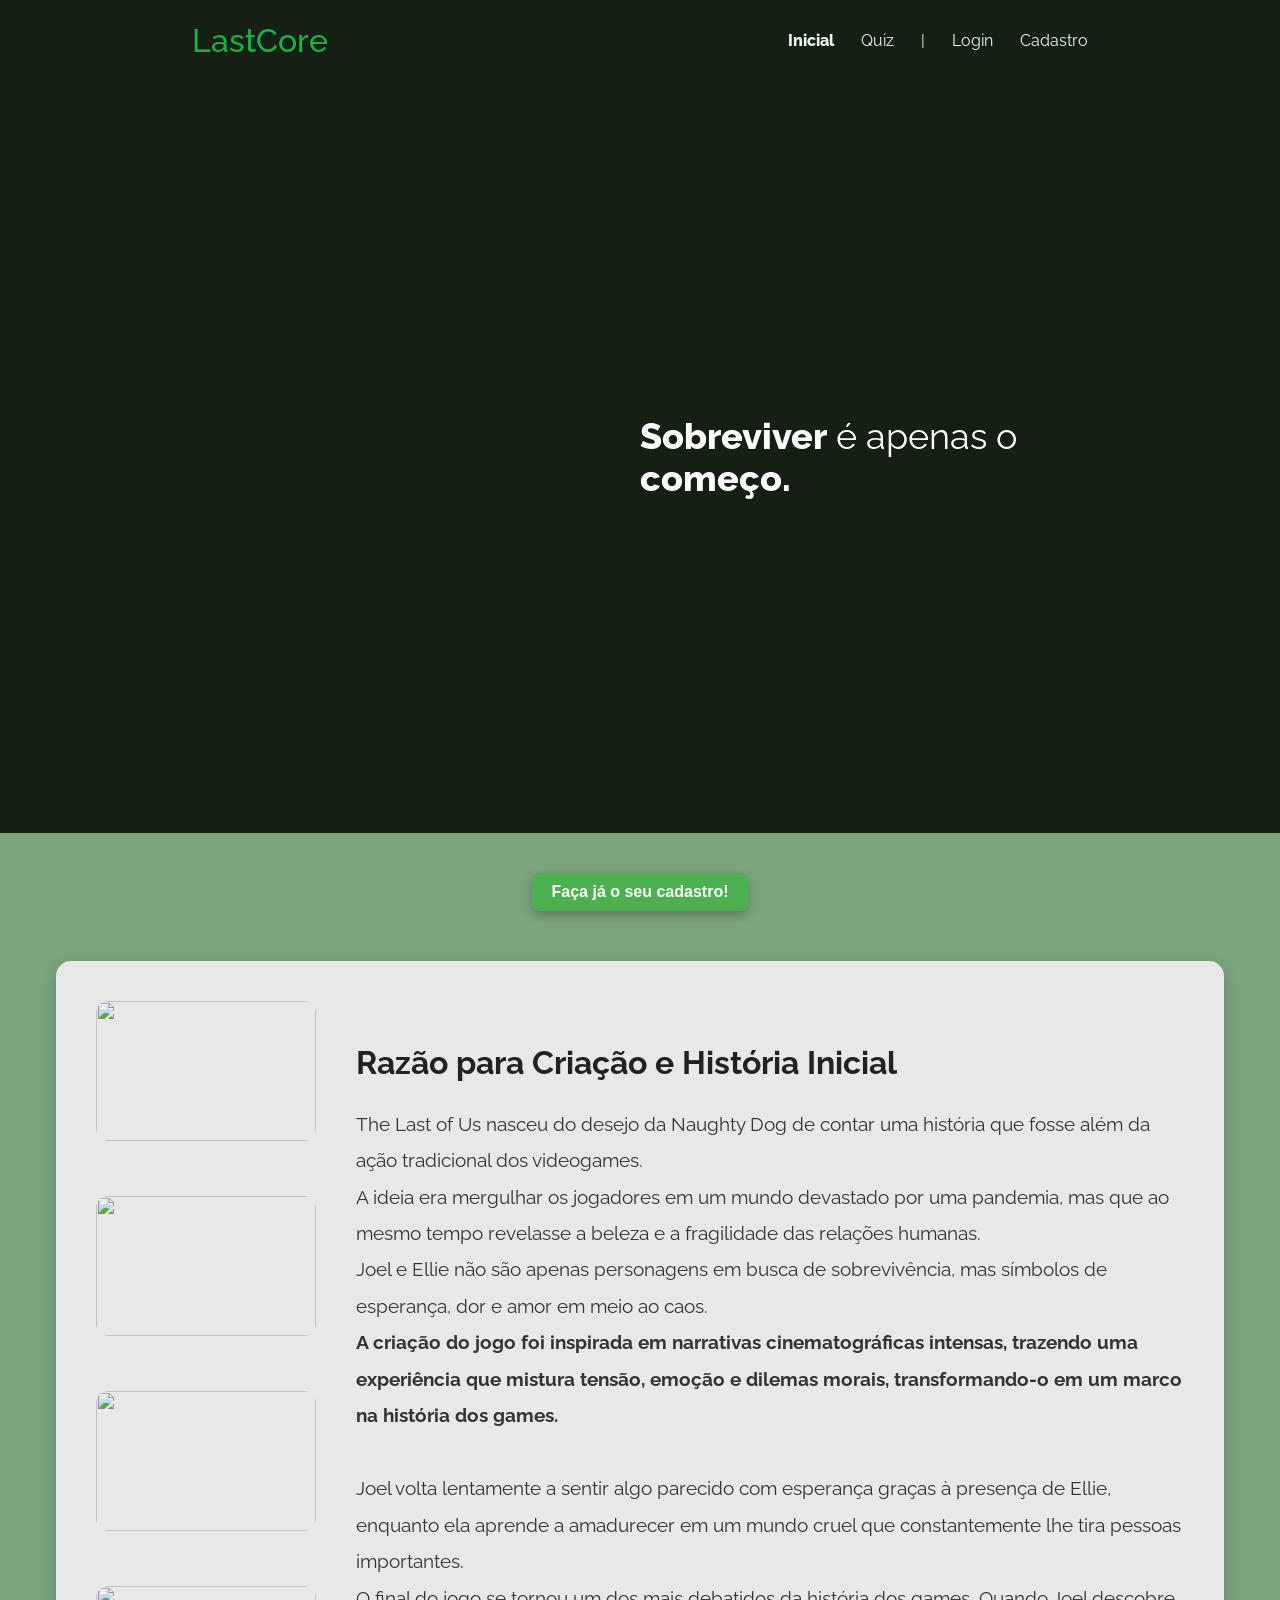
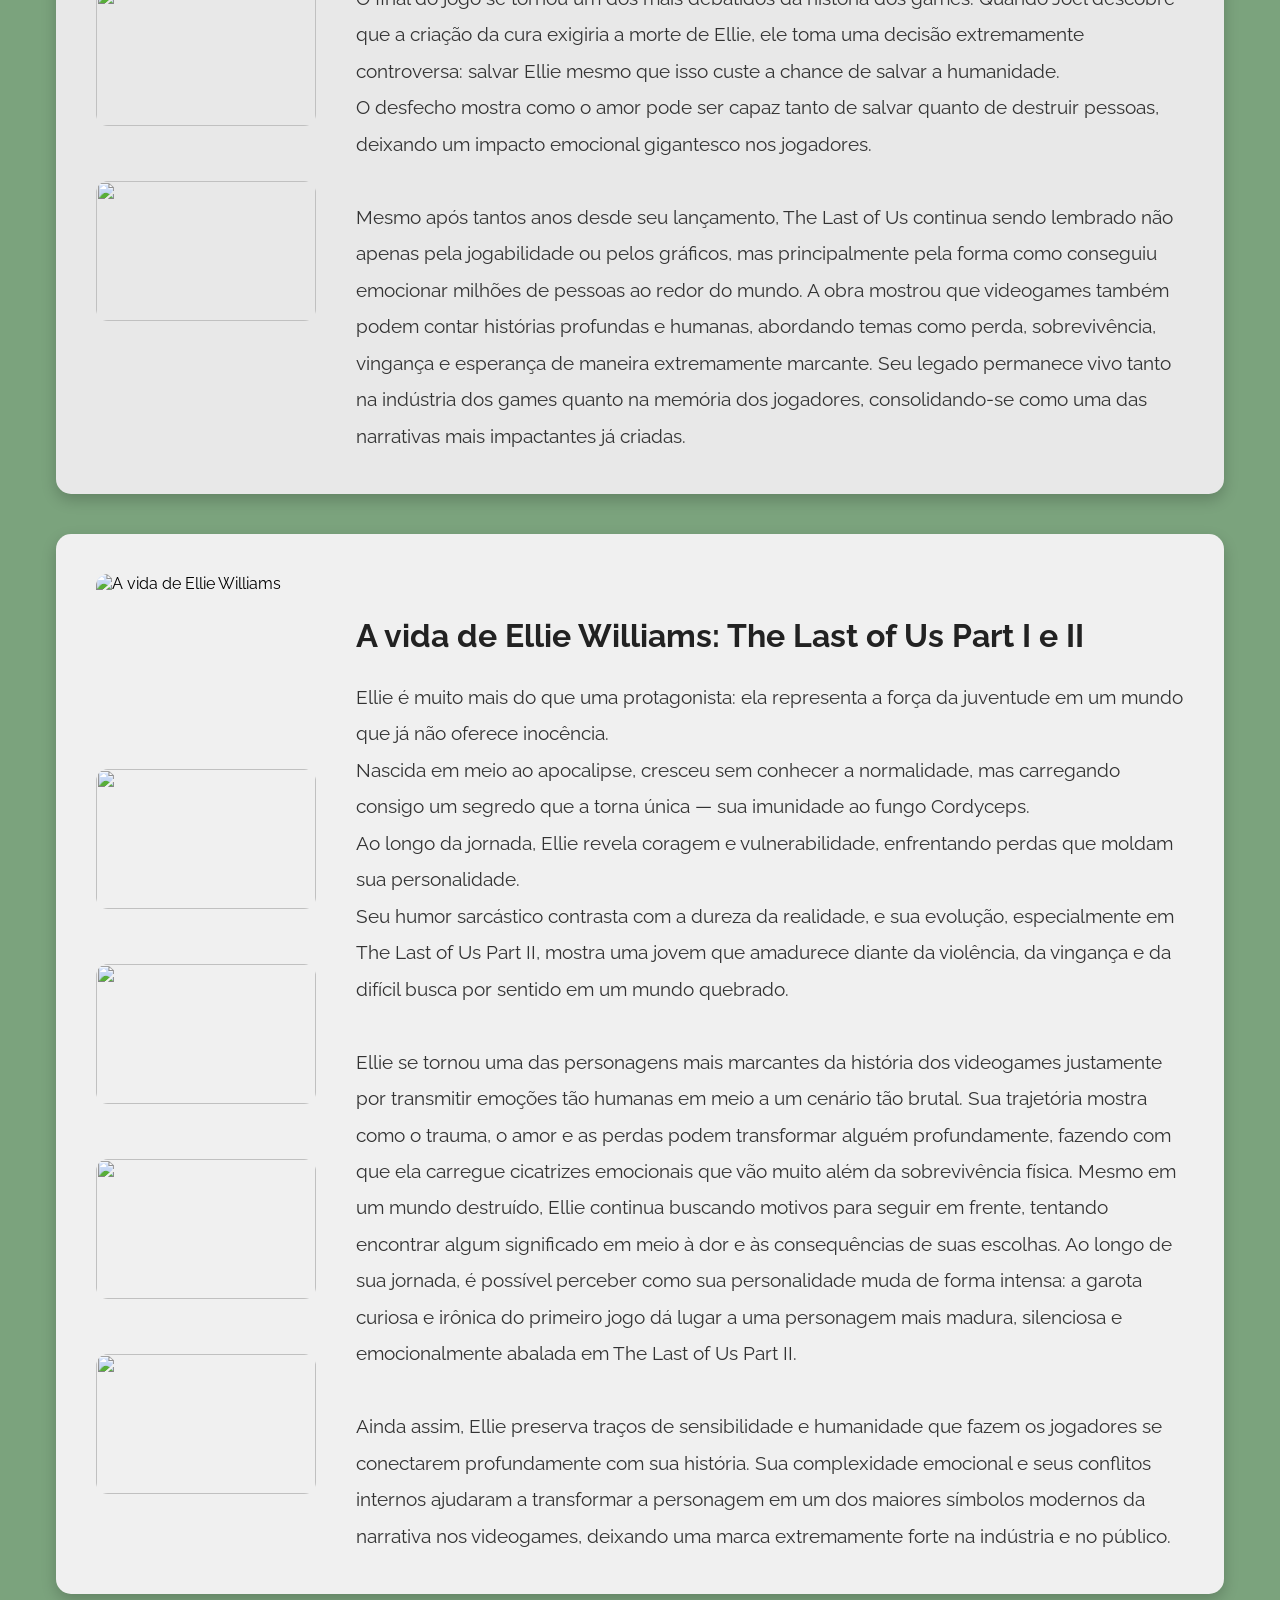
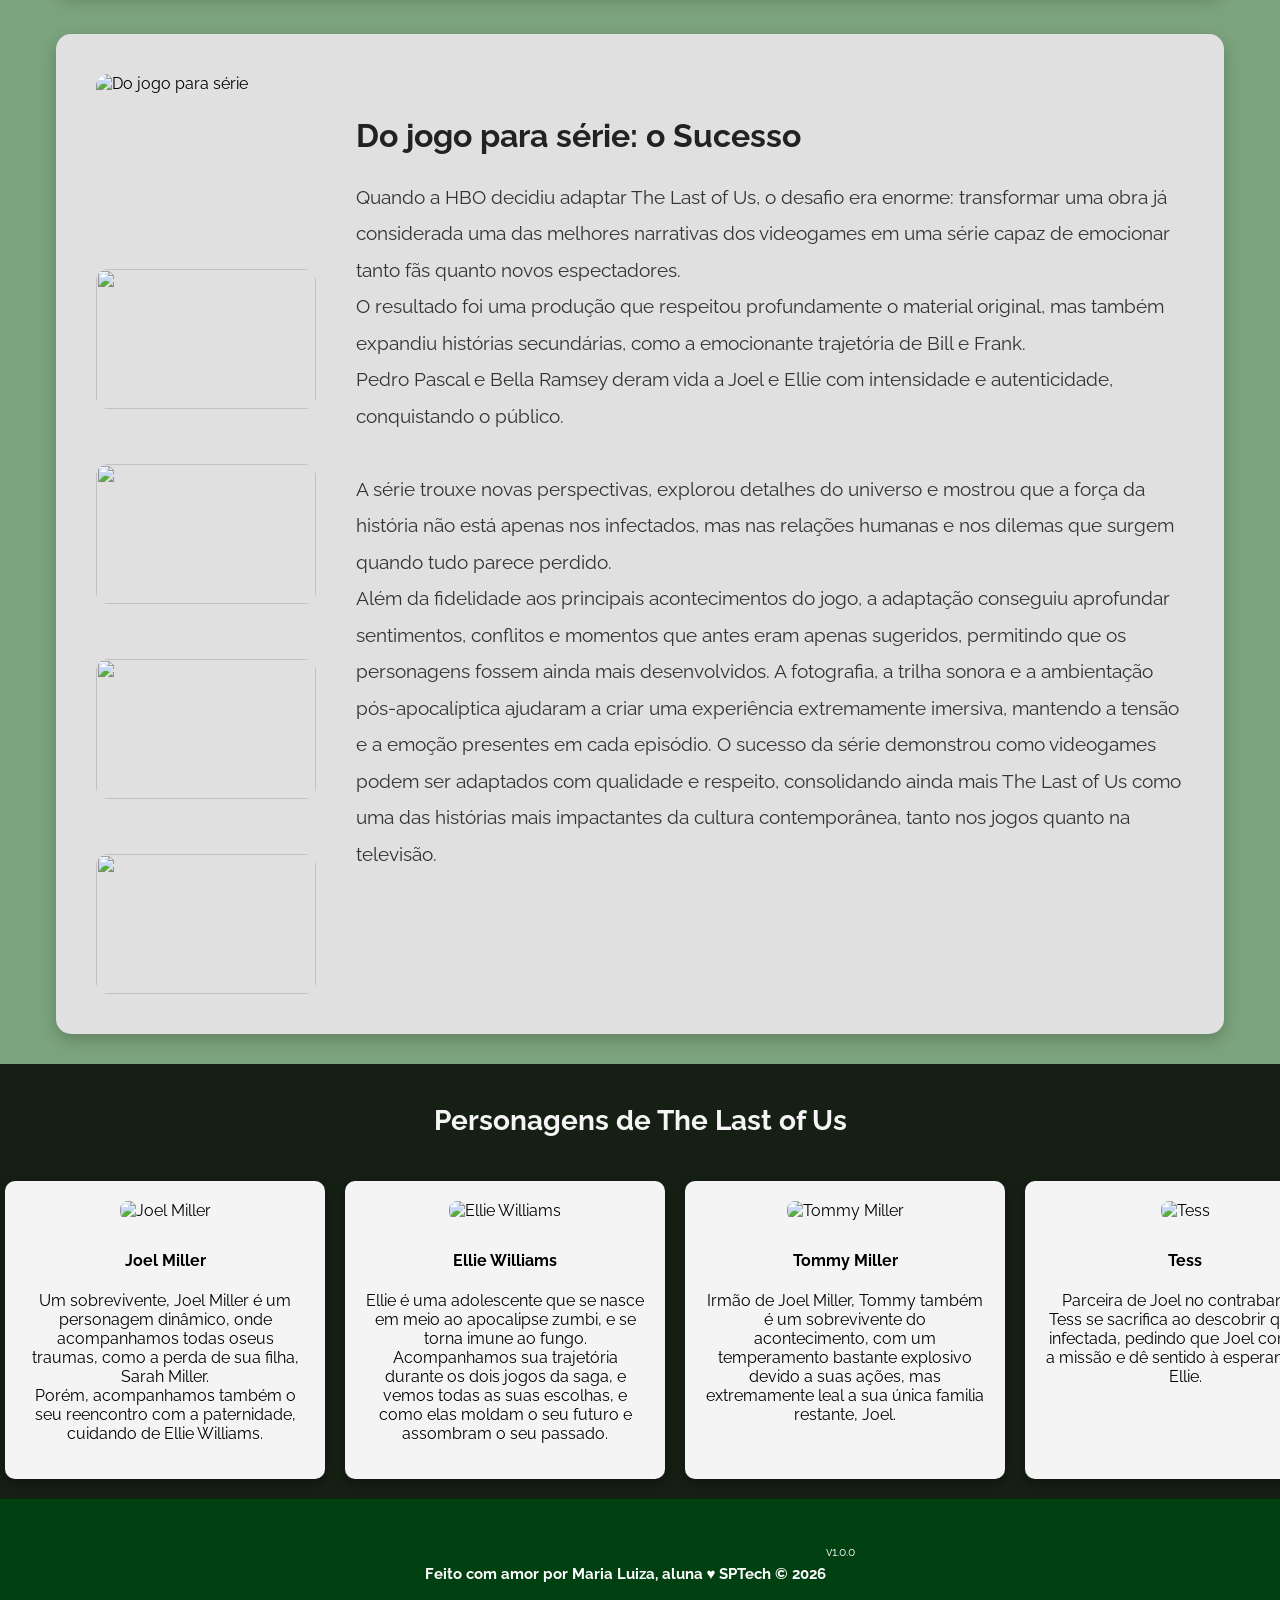
==== public/index.html @ 60bddf2e "Modificando rotas no Banco de Dados" ====
<!DOCTYPE html>
<html lang="en">

<head>
  <meta charset="UTF-8">
  <meta http-equiv="X-UA-Compatible" content="IE=edge">
  <meta name="viewport" content="width=device-width, initial-scale=1.0">

  <title>LastCore | Página Inicial</title>

  <script src="./js/sessao.js"></script>

  <link rel="stylesheet" href="./css/estilo.css">
  <link rel="icon" href="https://wallpapercave.com/wp/wp5432179.jpg">
  <link rel="preconnect" href="https://fonts.gstatic.com">
</head>

<body>
  <div class="header">
    <div class="container">
      <h1 class="titulo">LastCore</h1>
      <ul class="navbar">
        <li class="agora">
          <a href="#">Inicial</a>
        </li>
        <li>
          <a href="quiz.html">Quiz</a>
        </li>
        <li>|</li>
        <li>
          <a href="login.html">Login</a>
        </li>
        <li>
          <a href="cadastro.html">Cadastro</a>
        </li>
      </ul>
    </div>
  </div>

  <div class="banner">
    <div class="container">
      <p><span>Sobreviver</span> é apenas o <span>começo.</span></p>
    </div>
  </div>

  <div class="social">
    <div class="cadastro-box">
      <button onclick="window.location.href='cadastro.html'">Faça já o seu cadastro!</button>
    </div>
    <div class="box criacao">

      <div class="carousel-vertical">
        <img src="https://wallpapercave.com/wp/wp1811272.jpg">
        <br>
        <img src="https://images.hdqwalls.com/wallpapers/the-last-of-us-2017-pic.jpg">
        <br>
        <img src="https://wallpapercave.com/wp/wp13272766.jpg">
        <br>
        <img src="https://cdn.mos.cms.futurecdn.net/ujc5EvbGJwbWPUWqgioRo5.jpg">
        <br>
        <img src="https://i.ytimg.com/vi/QegLRLlUyM4/maxresdefault.jpg">
      </div>
      <div class="texto">
        <h4>Razão para Criação e História Inicial</h4>
        <p>The Last of Us nasceu do desejo da Naughty Dog de contar uma história que fosse além da ação tradicional dos
          videogames.<br> A ideia era mergulhar os jogadores em um mundo devastado por uma pandemia, mas que ao
          mesmo tempo revelasse a beleza e a fragilidade das relações humanas.<br> Joel e Ellie não são apenas
          personagens em busca de sobrevivência, mas símbolos de esperança, dor e amor em meio ao caos.<br><b> A
            criação do jogo foi inspirada em narrativas cinematográficas intensas, trazendo uma experiência que mistura
            tensão, emoção e dilemas morais, transformando-o em um marco na história dos games.</b></p>
        <p><br> Joel volta lentamente a sentir algo parecido com esperança graças à presença de Ellie, enquanto ela
          aprende a amadurecer em um mundo cruel que constantemente lhe tira pessoas importantes.
          <br>O final do jogo se tornou um dos mais debatidos da história dos games. Quando Joel descobre que a criação
          da cura exigiria a morte de Ellie, ele toma uma decisão extremamente controversa: salvar Ellie mesmo que isso
          custe a chance de salvar a humanidade. <br> O desfecho mostra como o amor pode ser capaz tanto de salvar
          quanto de destruir pessoas, deixando um impacto emocional gigantesco nos jogadores.<br><br> Mesmo após tantos anos desde seu lançamento, The Last of Us continua sendo lembrado não apenas pela jogabilidade ou pelos gráficos, 
          mas principalmente pela forma como conseguiu emocionar milhões de pessoas ao redor do mundo. 
          A obra mostrou que videogames também podem contar histórias profundas e humanas, abordando temas como perda, sobrevivência, vingança e esperança de maneira extremamente marcante. 
          Seu legado permanece vivo tanto na indústria dos games quanto na memória dos jogadores, consolidando-se como uma das narrativas mais impactantes já criadas.

        </p>
      </div>
    </div>

    <div class="box ellie">
      <div class="carousel-vertical">
        <img src="https://i.ytimg.com/vi/wm7LJCa7CgI/maxresdefault.jpg" alt="A vida de Ellie Williams">
        <br>
        <img src="https://i.pinimg.com/originals/c6/6d/2e/c66d2edfc5eb5811740a7f98f36197e8.jpg">
        <br>
        <img src="https://images8.alphacoders.com/927/927193.jpg">
        <br>
        <img src="https://images.hdqwalls.com/wallpapers/4k-the-last-of-us-2020-2r.jpg">
        <br>
        <img src="https://i.ytimg.com/vi/ZtsW5ibKiWg/maxresdefault.jpg">
      </div>
      <div class="texto">
        <h4>A vida de Ellie Williams: The Last of Us Part I e II</h4>
        <p>Ellie é muito mais do que uma protagonista: ela representa a força da juventude em um mundo que já não
          oferece inocência.<br> Nascida em meio ao apocalipse, cresceu sem conhecer a normalidade, mas carregando
          consigo um segredo que a torna única — sua imunidade ao fungo Cordyceps.<br> Ao longo da jornada, Ellie
          revela coragem e vulnerabilidade, enfrentando perdas que moldam sua personalidade.<br> Seu humor
            sarcástico contrasta com a dureza da realidade, e sua evolução, especialmente em The Last of Us Part II,
            mostra uma jovem que amadurece diante da violência, da vingança e da difícil busca por sentido em um mundo
            quebrado.<br><br> Ellie se tornou uma das personagens mais marcantes da história dos videogames justamente por transmitir emoções tão humanas em meio a um cenário tão brutal. 
            Sua trajetória mostra como o trauma, o amor e as perdas podem transformar alguém profundamente, fazendo com que ela carregue cicatrizes emocionais que vão muito além da sobrevivência física. 
            Mesmo em um mundo destruído, Ellie continua buscando motivos para seguir em frente, tentando encontrar algum significado em meio à dor e às consequências de suas escolhas.
Ao longo de sua jornada, é possível perceber como sua personalidade muda de forma intensa: a garota curiosa e irônica do primeiro jogo dá lugar a uma personagem mais madura, silenciosa e emocionalmente abalada em The Last of Us Part II. 
<br><br>Ainda assim, Ellie preserva traços de sensibilidade e humanidade que fazem os jogadores se conectarem profundamente com sua história. Sua complexidade emocional e seus conflitos internos ajudaram a transformar a personagem em um dos 
maiores símbolos modernos da narrativa nos videogames, deixando uma marca extremamente forte na indústria e no público.</p>
      </div>
    </div>

    <div class="box serie">
      <div class="carousel-vertical">
        <img src="https://d1lss44hh2trtw.cloudfront.net/assets/article/2023/01/17/the-last-of-us-show_feature.jpg"
          alt="Do jogo para série">
        <br>
        <img src="https://www.denofgeek.com/wp-content/uploads/2023/01/the-last-of-us-episode-2-review.jpg">
        <br>
        <img
          src="https://legendary-digital-network-assets.s3.amazonaws.com/wp-content/uploads/2023/03/13101330/The-Last-of-Us-will-adapt-the-games-Part-II-across-multiple-seasons-season-two-will-star-Bella-ramsay-as-Ellie.jpg">
        <br>
        <img
          src="https://static1.colliderimages.com/wordpress/wp-content/uploads/2023/01/last-of-us-trailer-bloater.jpg">
        <br>
        <img src="https://www.nme.com/wp-content/uploads/2025/05/The-Last-Of-Us-season-2-8.jpg">
      </div>
      <div class="texto">
        <h4>Do jogo para série: o Sucesso</h4>
        <p>Quando a HBO decidiu adaptar The Last of Us, o desafio era enorme: transformar uma obra já considerada uma
          das melhores narrativas dos videogames em uma série capaz de emocionar tanto fãs quanto novos
          espectadores.<br> O resultado foi uma produção que respeitou profundamente o material original, mas também
          expandiu histórias secundárias, como a emocionante trajetória de Bill e Frank.<br> Pedro Pascal e Bella
          Ramsey deram vida a Joel e Ellie com intensidade e autenticidade, conquistando o público.<br><br>A série
            trouxe novas perspectivas, explorou detalhes do universo e mostrou que a força da história não está apenas
            nos infectados, mas nas relações humanas e nos dilemas que surgem quando tudo parece perdido.<br> Além da fidelidade aos principais acontecimentos do jogo, a adaptação conseguiu aprofundar sentimentos, 
            conflitos e momentos que antes eram apenas sugeridos, permitindo que os personagens fossem ainda mais desenvolvidos. 
            A fotografia, a trilha sonora e a ambientação pós-apocalíptica ajudaram a criar uma experiência extremamente imersiva, mantendo a tensão e a emoção presentes em cada episódio.
             O sucesso da série demonstrou como videogames podem ser adaptados com qualidade e respeito, consolidando ainda mais The Last of Us como uma das histórias mais impactantes da cultura contemporânea, tanto nos jogos quanto na televisão.</p>
      </div>
    </div>
  </div>
  <div class="titulo-personagens">
    <h2>Personagens de The Last of Us</h2>
  </div>
  <div class="carrossel" id="carrossel">
    <div class="personagem">
    <img src="https://static.wikia.nocookie.net/heros/images/a/af/Joel_Miller.png/revision/latest?cb=20210910132755&path-prefix=fr" alt="Joel Miller">
    <h4>Joel Miller</h4>
    <p>Um sobrevivente, Joel Miller é um personagem dinâmico, onde acompanhamos todas oseus traumas, como a perda de sua filha, Sarah Miller.<br>Porém, acompanhamos também o seu reencontro com a paternidade, cuidando de Ellie Williams.</p>
    </div>
    <div class="personagem">
      <img src="https://static.wikia.nocookie.net/thelastofus/images/3/34/Part_II_Ellie_infobox.png/revision/latest/scale-to-width-down/536?cb=20250711183842" alt="Ellie Williams">
       <h4>Ellie Williams</h4>
      <p>Ellie é uma adolescente que se nasce em meio ao apocalipse zumbi, e se torna imune ao fungo. Acompanhamos sua trajetória durante os dois jogos da saga, e vemos todas as suas escolhas, e como elas moldam o seu futuro e assombram o seu passado.</p>
    </div>
    <div class="personagem">
      <img src="https://static.wikia.nocookie.net/thelastofus/images/f/f0/Part_II_Tommy_infobox.png/revision/latest?cb=20230216035810" alt="Tommy Miller">
      <h4>Tommy Miller</h4>
      <p>Irmão de Joel Miller, Tommy também é um sobrevivente do acontecimento, com um temperamento bastante explosivo devido a suas ações, mas extremamente leal a sua única familia restante, Joel.</p>
    </div>
    <div class="personagem">
      <img src="https://static.wikia.nocookie.net/thelastofus/images/d/d5/Part_I_Tess_infobox.png/revision/latest/scale-to-width-down/1200?cb=20230215183628" alt="Tess">
      <h4>Tess</h4>
      <p>Parceira de Joel no contrabando, Tess se sacrifica ao descobrir que foi infectada, pedindo que Joel continue a missão e dê sentido à esperança de Ellie.</p>
    </div>
    <div class="personagem">
      <img src="https://static.wikia.nocookie.net/thelastofus/images/b/b3/Part_I_Henry_infobox.png/revision/latest?cb=20230216023402" alt="Henry">
      <h4>Henry</h4>
      <p>Um irmão que traiu sua comunidade para salvar Sam, mas acaba enfrentando a pior tragédia quando percebe que não conseguiu protegê-lo.</p>
    </div>
    <div class="personagem">
      <img src="https://static.wikia.nocookie.net/thelastofus/images/f/f8/Part_I_Sam_infobox.png/revision/latest?cb=20230216023425" alt="Sam">
      <h4>Sam</h4>
      <p>Um garoto que esconde ter sido infectado por medo, revelando o quanto a inocência não sobrevive ao novo mundo.</p>
    </div>
    <div class="personagem">
      <img src="https://static.wikia.nocookie.net/thelastofus/images/f/f4/Part_II_Dina_infobox.png/revision/latest?cb=20230215214241" alt="Dina">
      <h4>Dina</h4>
      <p>Namorada de Ellie que tenta construir uma vida pacífica, mas é arrastada para a jornada de vingança em Seattle.</p>
    </div>
    <div class="personagem">
      <img src="https://static.wikia.nocookie.net/thelastofus/images/9/92/Part_II_Jesse_infobox.png/revision/latest?cb=20230215214214" alt="Jesse">
      <h4>Jesse</h4>
      <p>Amigo leal que vai atrás de Ellie para ajudá-la, mesmo sabendo que a missão pode custar a sua vida.</p>
    </div>
    <div class="personagem">
      <img src="https://static.wikia.nocookie.net/thelastofus/images/8/8b/Abby_TLOU2_remaster.PNG/revision/latest?cb=20240701200745" alt="Abby">
      <h4>Abby Anderson</h4>
      <p>Filha do médico que Joel matou para salvar Ellie, Abby cresce obcecada por vingança e descobre que o ciclo de ódio só gera mais perdas.</p>
    </div>
    <div class="personagem">
      <img src="https://static.wikia.nocookie.net/thelastofus/images/a/a3/Part_II_Lev_infobox.png/revision/latest?cb=20230215214140" alt="Lev">
      <h4>Lev</h4>
      <p>Um jovem Serafita que foge de sua seita por ser quem realmente é e encontra em Abby uma nova familia.</p>
    </div>
  </div>

  <div class="footer">
    <div class="container">
      <h4>Feito com amor por Maria Luiza, aluna &hearts; SPTech &copy; 2026</h4>
      <span class="version">v1.0.0</span>
    </div>
  </div>
</body>

</html>
<script>
  const carrossel = document.getElementById('carrossel');
  var scrollPos = 0;

  function moverCarrossel() {
    scrollPos += 1;
    if(scrollPos >= carrossel.scrollWidth - carrossel.clientWidth) {
      scrollPos = 0;
    }
    carrossel.scrollTo({ left:scrollPos, behavior: 'smooth'});
  }
  setInterval(moverCarrossel, 30);

  function mostrar(id) {
    document.querySelectorAll('.pagina').forEach(p => p.style.display = 'none');
    document.getElementById(id).style.display = 'block';
    document.querySelector('.social').style.display = 'none';
  }

  function voltar() {
    document.querySelectorAll('.pagina').forEach(p => p.style.display = 'none');
    document.querySelector('.social').style.display = 'flex';
  }
</script>
---- public/css/estilo.css ----
@import url('https://fonts.googleapis.com/css2?family=Roboto&family=Open+Sans&family=Lato&family=Montserrat&family=Nunito&family=Poppins&family=Raleway&family=Source+Sans+Pro&family=Ubuntu&display=swap');

body {
  margin: 0;
  padding: 0;
  font-family: 'Raleway', sans-serif;;
  background-color: rgb(21, 31, 20);
  overflow-x: hidden;
  box-sizing: border-box;
}

:root {
  --tamanho-header: 80px;
  --tamanho-banner: calc(100vh - var(--tamanho-header) - var(--tamanho-footer) - 2px);
  --tamanho-quiz: calc(100vh - var(--tamanho-header) - var(--tamanho-footer) - 2px);
  --tamanho-login: calc(100vh - var(--tamanho-header) - var(--tamanho-footer) - 2px);
  --tamanho-footer: 65px;
}

.container {
  display: flex;
  width: 70%;
  margin: auto;
}

.header {
  height: var(--tamanho-header);
  /*border-bottom: 2px solid #097a13;*/
}

.header .container {
  justify-content: space-between;
  align-items: center;
  height: 100%;
}

.header a {
  text-decoration: none;
  color: #e7faef;
}

.agora {
  font-weight: 800;
}

.navbar {
  width: 300px;
  display: flex;
  align-items: center;
  justify-content: space-between;
  list-style: none;
  color: #ebebeb;
}

.titulo {
  color: #17b34b;
  width: fit-content;
  font-weight: 500;
}

.header h1 {
  margin: 0;
}

.banner {
  height: var(--tamanho-banner);
  color: white;
  background-image: url('https://wallup.net/wp-content/uploads/2016/01/93997-The_Last_of_Us-video_games-Ellie-Joel.jpg');
  background-size: cover;
}

.banner .container {
  justify-content: right;
  align-items: center;
  height: 100%;
}

.banner .container p {
  width: 50%;
  margin: 0;
  padding: 0;
  font-size: 36px;
}

.banner .container span {
  font-weight: 800;
}

.cadastro-box {
  text-align: center;
  margin: 10px 0;
  padding: 0;
}

.cadastro-box button {
  background-color: #4CAF50;
  color: white;
  padding: 10px 20px;
  border: none;
  border-radius: 8px;
  font-size: 16px;
  font-weight: 800;
  cursor: pointer;
  transition: all 0.3s ease;
  box-shadow: 0 4px 10px rgba(0, 0, 0, 0.25);
}

.cadastro-box button:hover {
  transform: scale(1.05);
  background-color: #45a049;
}

.cadastro-box button:active {
  transform: scale(0.95);
}

.social {
  background-color: #7ba37d;
  display: flex;
  flex-direction: column; 
  align-items: center;
  padding: 30px 0;
  gap: 40px;
}

.social .container {
  display: flex;
  flex-direction: column; 
  align-items: center;
  width: 100%;
  gap: 100px;
}

.box {
  display: flex;
  align-items: flex-start;
  justify-content: flex-start;
  background-color: #d9d9d9;
  border-radius: 15px;
  padding: 40px;
  box-shadow: 0 6px 15px rgba(0,0,0,0.2);
  width: 85%;
  max-width: 1200px;
  min-height: 700px;
  margin: 0 auto;
  text-align: left;
  border: none; 
  gap: 40px;
}

.box img {
  width: 320px;
  height: auto;
  border-radius: 10px;
  margin-right: 20px;
  object-fit: cover;
}

.box .texto {
  flex: 1;
}

.box .texto h4 {
  margin-bottom: 25px;
  font-size: 2em;
  color: #222;
}

.box .texto p {
  margin: 0;
  font-size: 1.2em;
  line-height: 1.9;
  color: #333;
}

.carousel-vertical {
  width: 220px;
  display: flex;
  flex-direction: column;
  gap: 18px;
}

.carousel-vertical img {
  width: 100%;
  height: 140px;
  object-fit: cover;
  border-radius: 12px;
  display: block;
}

.criacao { background-color: #e8e8e8; }
.ellie { background-color: #f0f0f0; }
.serie { background-color: #e0e0e0; }

.titulo-personagens {
  text-align: center;
  margin: 40px 0 20px;
}

.titulo-personagens h2 {
  font-size: 28px;
  font-weight: 700;
  color: whitesmoke;
}

.carrossel {
  display: flex;
  overflow-x: auto;
  scroll-behavior: smooth;
  gap: 20px;
  padding: 20px;
  scrollbar-width: none;
}

.carrossel::-webkit-scrollbar {
  display: none;
}

.personagem {
  flex: 0 0 280px;
  text-align: center;
  box-shadow: 0 4px 10px rgba(0, 0, 0, 0.3);
  background-color: #f4f4f4;
  padding: 20px;
  border-radius: 10px;
  transition: transform 0.3s;
}

.personagem:hover {
  transform: scale(1.05);
}

.personagem img {
  width: 180px;
  height: 200px;
  border-radius: 8px;
  margin-bottom: 10px;
  object-fit: cover;
}

.footer {
  background-color: #004011;
  height: 150px;
  color: #fff;
  display: flex;
  font-size: 15px;
}

.footer .container {
  justify-content: center;
  text-align: center;
}

.footer .container .version {
  font-size: 12px;
}

/* LOGIN */
.login {
  min-height: 100vh; 
  display: flex;
  justify-content: center;
  align-items: center;
  background-image: url('https://wallpapercave.com/wp/wp6448329.jpg');
  background-size: cover;
  background-position: center;
  padding: 20px 0; 
}

.card {
  width: 100px;
  background-color: #e5e5e5;
  border-radius: 10px;
  display: flex;
  flex-direction: column;
  align-items: center;
  color: #064420;
  padding: 30px;
  box-shadow: 0 0 15px rgba(0, 0, 0, 0.3); 
  backdrop-filter: blur(5px);
  background-color: rgba(229, 229, 229, 0.9);
}

.card {
  width: 50%;
  background-color: #e5e5e5;
  border-radius: 10px;
  display: flex;
  align-items: center;
  justify-content: space-evenly;
  color: #064420;
  flex-direction: column;
  height: fit-content;
  padding: 20px 0;
}

.card h2 {
  margin: 0;
  font-size: 30px;
}

.formulario {
  display: flex;
  height: 90%;
  width: 80%;
  justify-content: space-around;
  flex-direction: column;
}

.formulario span {
  font-size: 15px;
  font-weight: 800;
}

.formulario input {
  border: 2px solid #421907;
  text-align: center;
  border-radius: 10px;
  margin: 0;
}

.formulario select {
  border: 2px solid #032126;
  background-color: white;
  color: gray;
  height: 36px;
  text-align: center;
  border-radius: 10px;
  margin: 0;
}

.campo {
  display: flex;
  flex-direction: column;
  justify-content: start;
  padding: 5px 0;
}

.botao {
  cursor: pointer;
  font-family: "Barlow", sans-serif;
  border: 0;
  border-radius: 5px;
  font-weight: 600;
  font-size: 18px;
  color: #fff;
  background-color: #055c26;
  width: 120px;
  height: 30px;
  align-self: center;
  margin-top: 20px;
}

.loading-div {
  width: 50px;
  display: none;
}

.loading-div img {
  height: 50px;
  width: 50px;
}

#div_erros_login {
  display: none
}

/* FORMULARIO */
.alerta_erro{
  display: flex;
  justify-content: flex-end;
}

.card_erro {
  display: none;
  background-color: #fff;
  color: black;
  width: 230px;
  position: fixed;
  border-radius: 4px;
  border: #131a49 3px solid;
  padding: 10px;
  margin-right: 10%;
}

.card_erro #mensagem_erro{
  font-weight: 500;
  font-size: 20px;
}

.formulario .tipo_campo {
  font-size: 20px;
  font-weight: 600 !important;
}

.formulario {
  display: flex;
  flex-direction: column;
}

input {
  margin-bottom: 10px;
  border: 2px solid #3a7e50;
  padding: 10px;
  text-align: center;
  border-radius: 10px;
}

.btn {
  font-family: "Barlow", sans-serif;
  border: 0;
  border-radius: 5px;
  font-weight: 600;
  font-size: 18px;
  padding: 10px 15px;
  color: white;
  background-color: #055c26;
  width: 120px;
  align-self: center;
  margin-top: 5px;
}

.loading-div {
  width: 50px;
  margin: auto;
  display: none;
}

.loading-div img {
  height: 50px;
  width: 50px;
}

/* ALERTA */
#alerta {
  position: absolute;
  right: 0;
  bottom: 0;
}

.mensagem-alarme {
  background-color: white;
  border-radius: 5px;
  width: 300px;
  height: 80px;
  margin: 10px;
  padding: 10px 0;
  display: flex;
  justify-content: space-evenly;
  align-items: center;
}

.mensagem-alarme h3 {
  font-size: 14px;
  margin: 0;
}

.mensagem-alarme .informacao {
  width: 66%;
}

.alarme-sino {
  width: 48px;
  height: 48px;
  animation-name: bell;
  animation-duration: 4s;
  background-image: url('https://wallpapercave.com/wp/wp5432179.jpg');
  background-size: cover;
  animation-iteration-count: infinite;
}

@keyframes bell {
  0%   {transform: rotate(25deg)}
  25%  {transform: rotate(-25deg)}
  50%  {transform: rotate(25deg)}
  75%  {transform: rotate(-25deg)}
  100% {transform: rotate(25deg)}
}

.pagina {
  display: none;
  background-color: #fff;
  color: #000;
  padding: 20px;
  margin: 20px auto;
  width: 80%;
  border-radius: 10px;
}

/* CSS do Quiz */

.quiz {
  color: white;
}

.quiz .container {
  flex-direction: column;
  min-height: 300px;
  justify-content: center;
}

.quiz {
  width: 80%;
  margin: 40px auto;
  background: url("https://images.hdqwalls.com/download/2023-the-last-of-us-4k-yt-1152x864.jpg") no-repeat center center;
  background-size: cover;
  color: #fff;
  padding: 40px;
  border-radius: 10px;
  position: relative; 
  overflow: hidden;
}

.quiz::before {
  content: "";
  position: absolute;
  top: 0; left: 0;
  width: 100%; height: 100%;
  background: rgba(0,0,0,0.6); 
  z-index: 0;
}

.quiz h2,
.quiz label,
.quiz select,
.quiz button {
  position: relative;
  z-index: 1;
}

.quiz select {
  width: 100%;
  padding: 12px;
  margin-bottom: 20px;
  border: none;
  border-radius: 8px;
  background-color: rgba(255,255,255,0.9);
  font-size: 15px;
  cursor: pointer;
  outline: none;
  transition: 0.3s;
}

.quiz select:hover {
  background-color: white;
}

.quiz select:focus {
  box-shadow: 0 0 10px #813715;
}

.quiz button {
  background: #813715;
  color: white;
  padding: 12px 20px;
  border: none;
  border-radius: 8px;
  cursor: pointer;
  font-size: 16px;
  transition: 0.3s;
  box-shadow: 0 0 10px rgba(129, 55, 21, 0.5);
}

.quiz button:hover {
  background: #a3471d;
  transform: scale(1.05);
  box-shadow: 0 0 20px rgba(129, 55, 21, 0.8);
}

.quiz button:active {
  transform: scale(0.95);
  box-shadow: 0 0 5px rgba(129, 55, 21, 1);
}
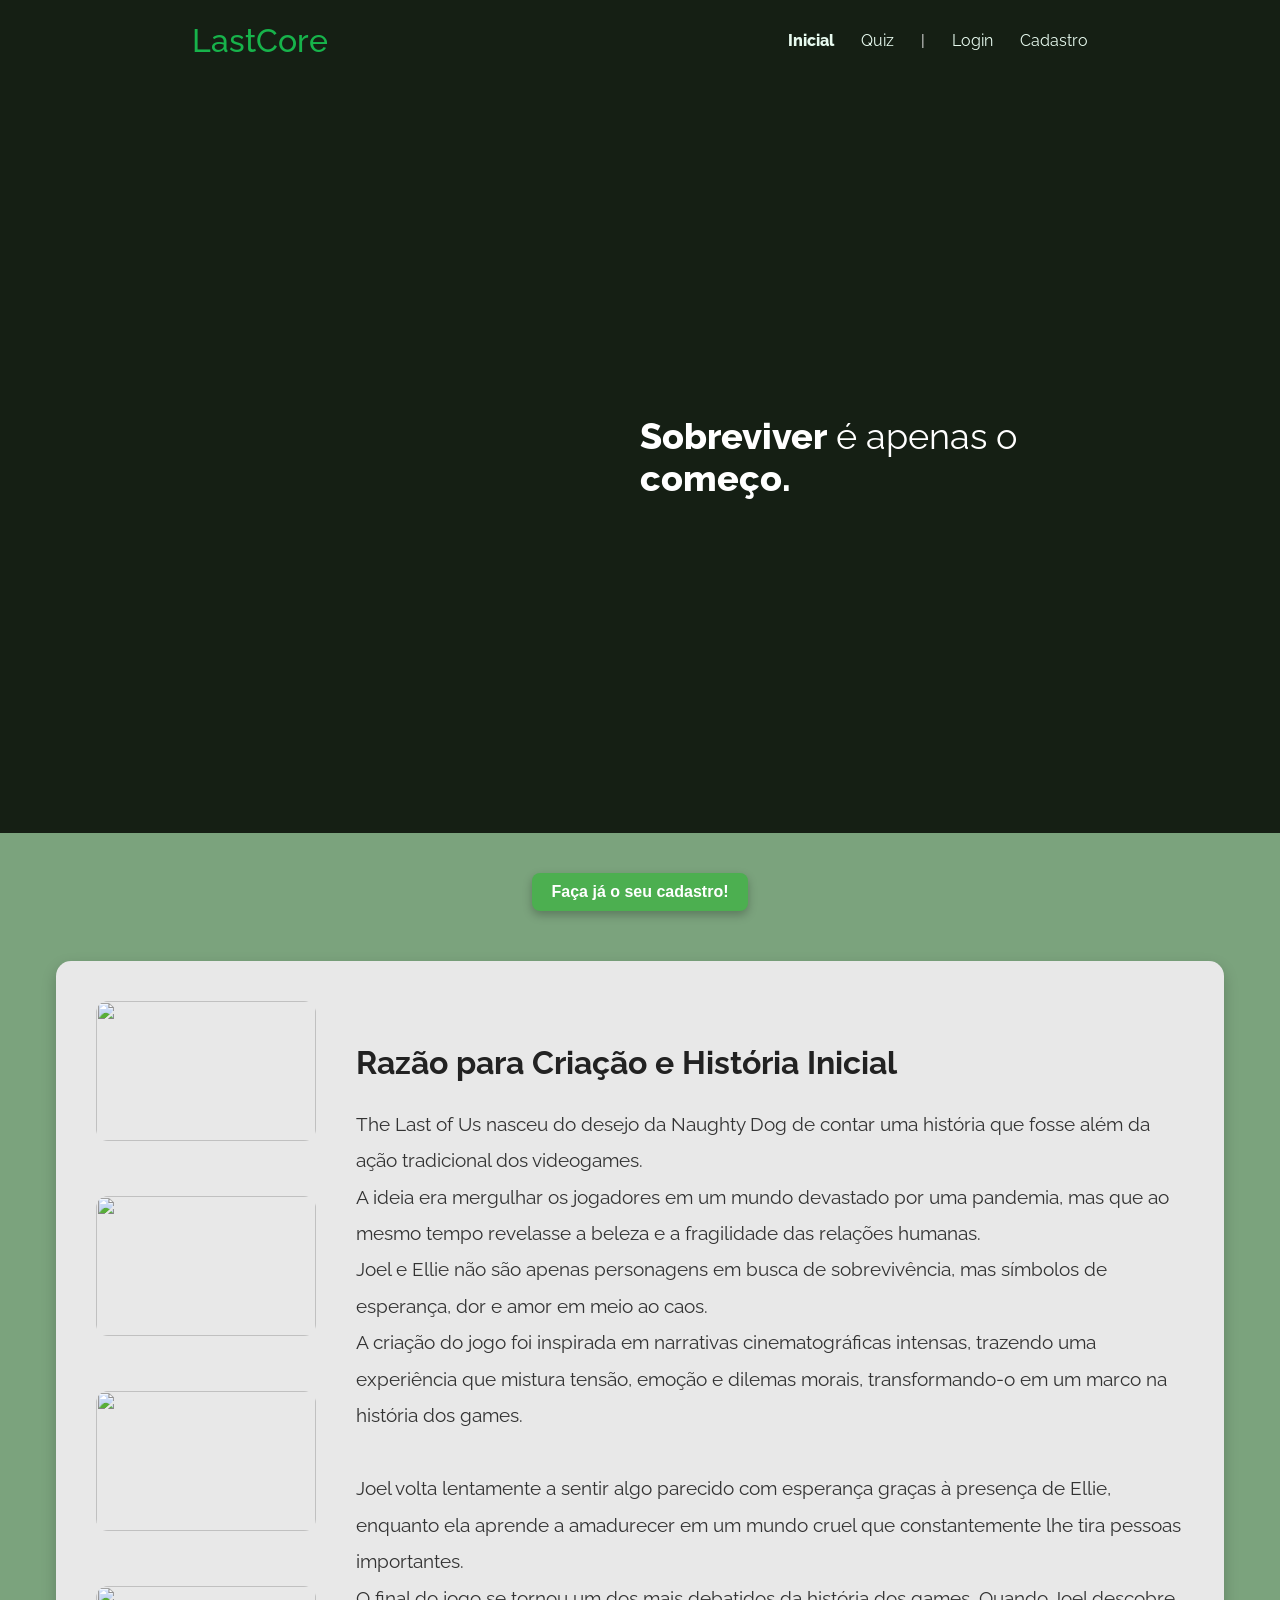
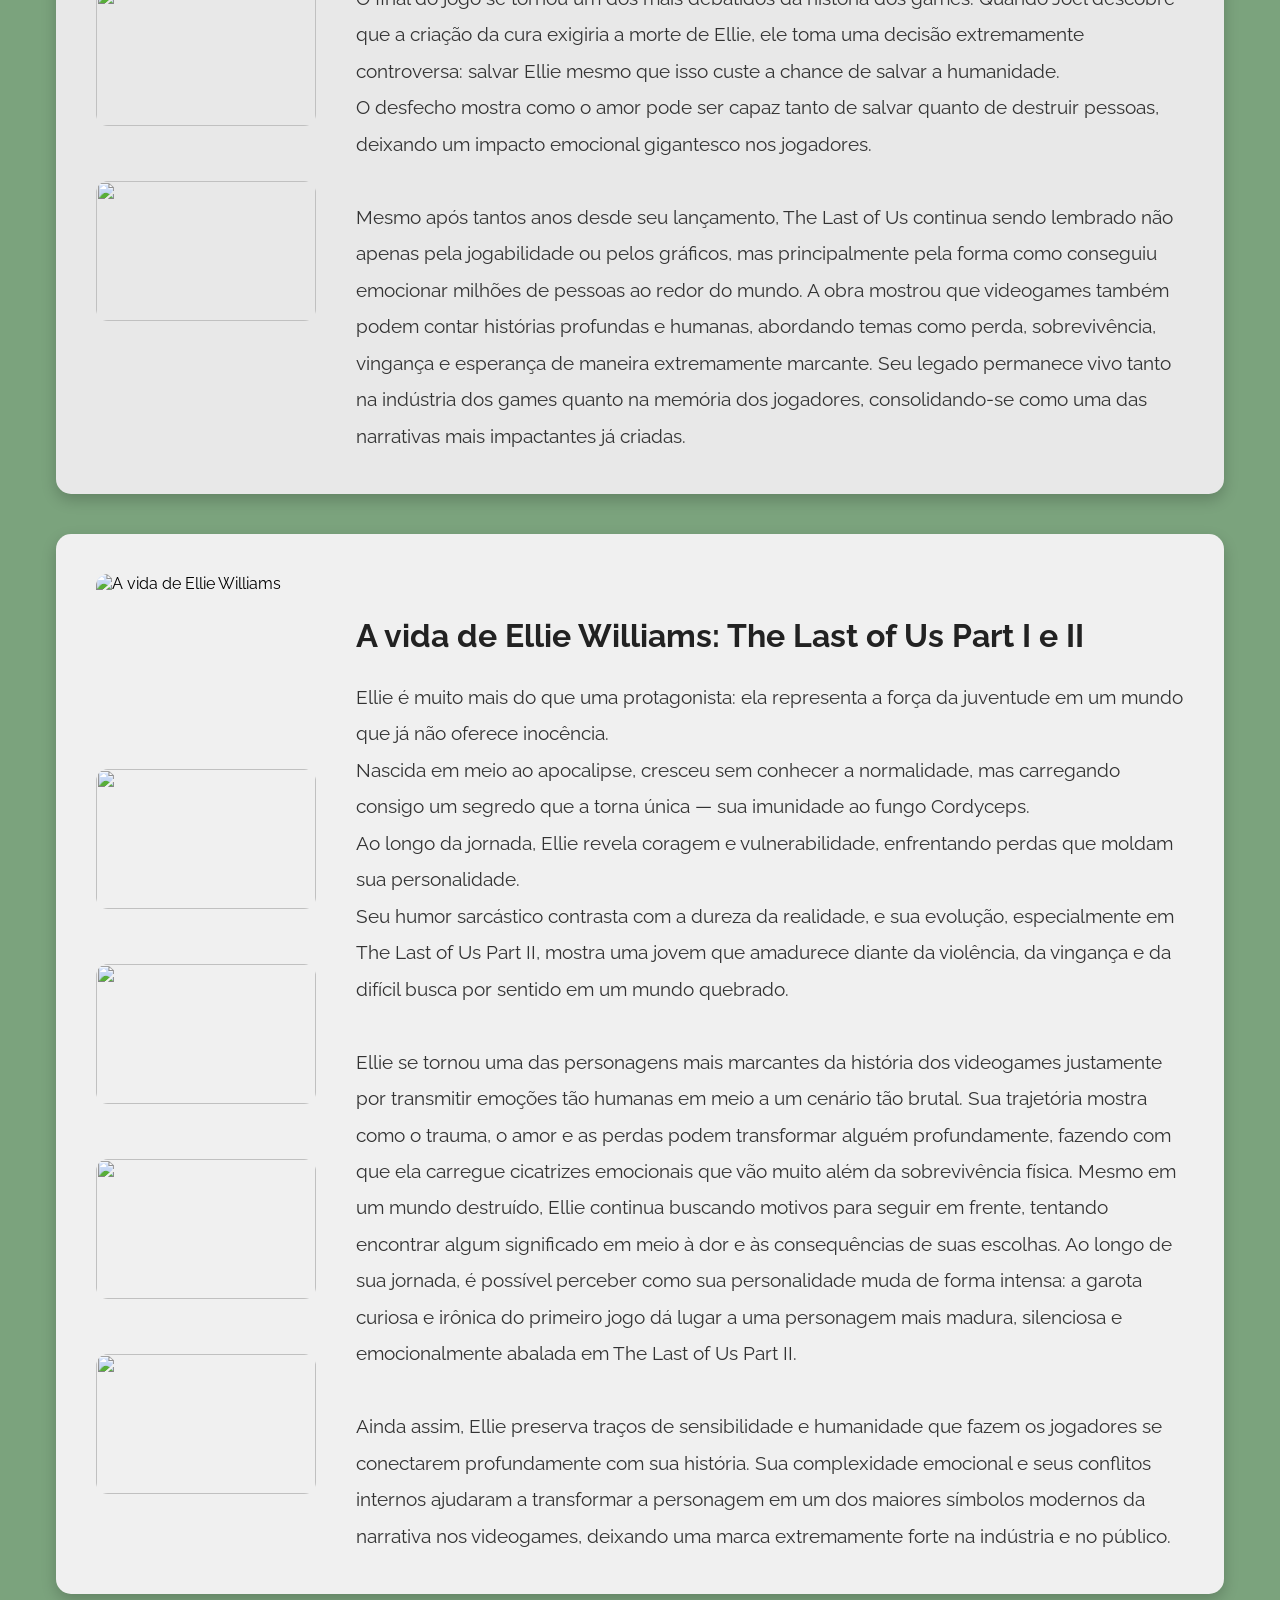
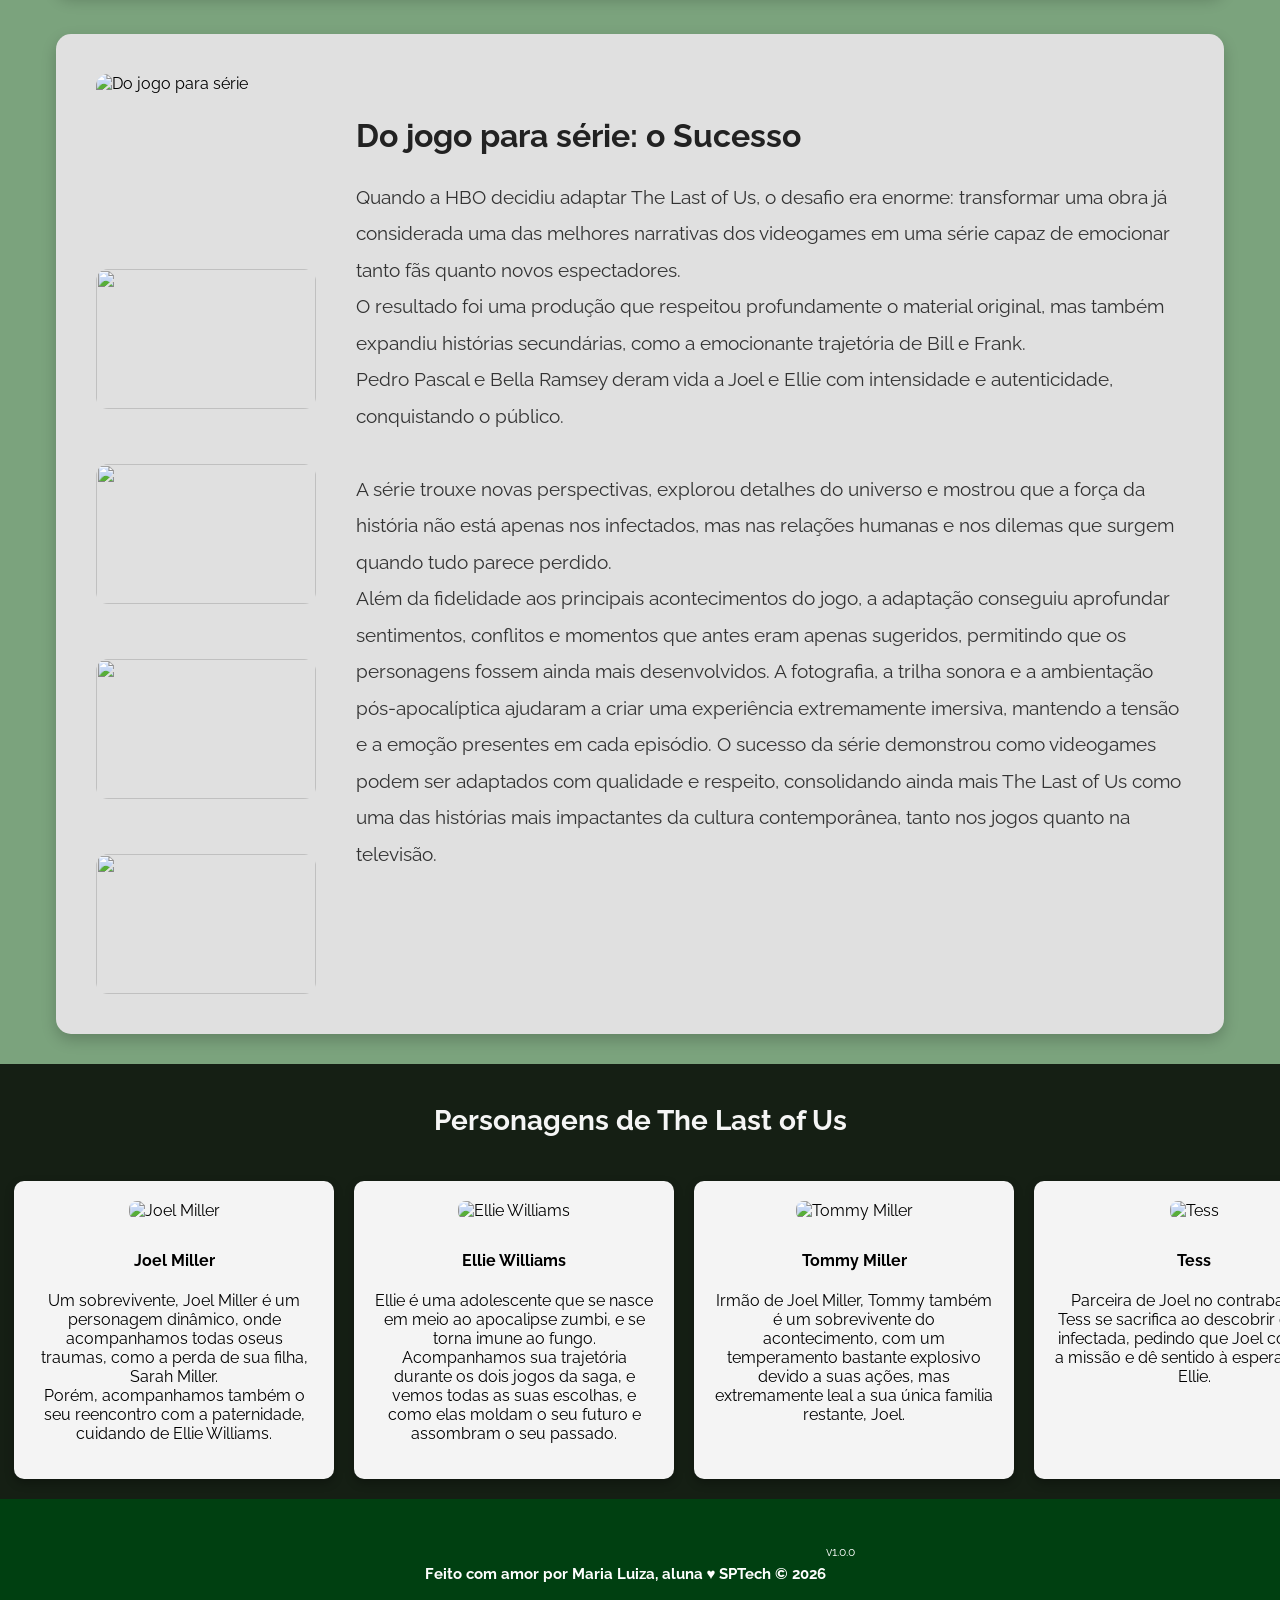
==== commit 95835fa3: "Implementando conexão do Quiz com o BD" ====
--- a/public/index.html
+++ b/public/index.html
@@ -65,9 +65,9 @@
         <p>The Last of Us nasceu do desejo da Naughty Dog de contar uma história que fosse além da ação tradicional dos
           videogames.<br> A ideia era mergulhar os jogadores em um mundo devastado por uma pandemia, mas que ao
           mesmo tempo revelasse a beleza e a fragilidade das relações humanas.<br> Joel e Ellie não são apenas
-          personagens em busca de sobrevivência, mas símbolos de esperança, dor e amor em meio ao caos.<br><b> A
+          personagens em busca de sobrevivência, mas símbolos de esperança, dor e amor em meio ao caos.<br> A
             criação do jogo foi inspirada em narrativas cinematográficas intensas, trazendo uma experiência que mistura
-            tensão, emoção e dilemas morais, transformando-o em um marco na história dos games.</b></p>
+            tensão, emoção e dilemas morais, transformando-o em um marco na história dos games.</p>
         <p><br> Joel volta lentamente a sentir algo parecido com esperança graças à presença de Ellie, enquanto ela
           aprende a amadurecer em um mundo cruel que constantemente lhe tira pessoas importantes.
           <br>O final do jogo se tornou um dos mais debatidos da história dos games. Quando Joel descobre que a criação
--- a/public/css/estilo.css
+++ b/public/css/estilo.css
@@ -25,7 +25,6 @@
 
 .header {
   height: var(--tamanho-header);
-  /*border-bottom: 2px solid #097a13;*/
 }
 
 .header .container {
@@ -43,6 +42,7 @@
   font-weight: 800;
 }
 
+/* Barra de navegação */
 .navbar {
   width: 300px;
   display: flex;
@@ -86,6 +86,7 @@
   font-weight: 800;
 }
 
+/* Botão de cadastro tela Home */
 .cadastro-box {
   text-align: center;
   margin: 10px 0;
@@ -114,6 +115,7 @@
   transform: scale(0.95);
 }
 
+/* Tópicos tela Home */
 .social {
   background-color: #7ba37d;
   display: flex;
@@ -192,6 +194,7 @@
 .ellie { background-color: #f0f0f0; }
 .serie { background-color: #e0e0e0; }
 
+/* Carrossel dos personagens */
 .titulo-personagens {
   text-align: center;
   margin: 40px 0 20px;
@@ -238,6 +241,7 @@
   object-fit: cover;
 }
 
+/* Footer */
 .footer {
   background-color: #004011;
   height: 150px;
@@ -255,8 +259,8 @@
   font-size: 12px;
 }
 
-/* LOGIN */
-.login {
+/* Página de Cadastro */
+.cadastro {
   min-height: 100vh; 
   display: flex;
   justify-content: center;
@@ -361,11 +365,10 @@
   width: 50px;
 }
 
-#div_erros_login {
+#div_erros_cadastro {
   display: none
 }
 
-/* FORMULARIO */
 .alerta_erro{
   display: flex;
   justify-content: flex-end;
@@ -431,52 +434,6 @@
   width: 50px;
 }
 
-/* ALERTA */
-#alerta {
-  position: absolute;
-  right: 0;
-  bottom: 0;
-}
-
-.mensagem-alarme {
-  background-color: white;
-  border-radius: 5px;
-  width: 300px;
-  height: 80px;
-  margin: 10px;
-  padding: 10px 0;
-  display: flex;
-  justify-content: space-evenly;
-  align-items: center;
-}
-
-.mensagem-alarme h3 {
-  font-size: 14px;
-  margin: 0;
-}
-
-.mensagem-alarme .informacao {
-  width: 66%;
-}
-
-.alarme-sino {
-  width: 48px;
-  height: 48px;
-  animation-name: bell;
-  animation-duration: 4s;
-  background-image: url('https://wallpapercave.com/wp/wp5432179.jpg');
-  background-size: cover;
-  animation-iteration-count: infinite;
-}
-
-@keyframes bell {
-  0%   {transform: rotate(25deg)}
-  25%  {transform: rotate(-25deg)}
-  50%  {transform: rotate(25deg)}
-  75%  {transform: rotate(-25deg)}
-  100% {transform: rotate(25deg)}
-}
-
 .pagina {
   display: none;
   background-color: #fff;
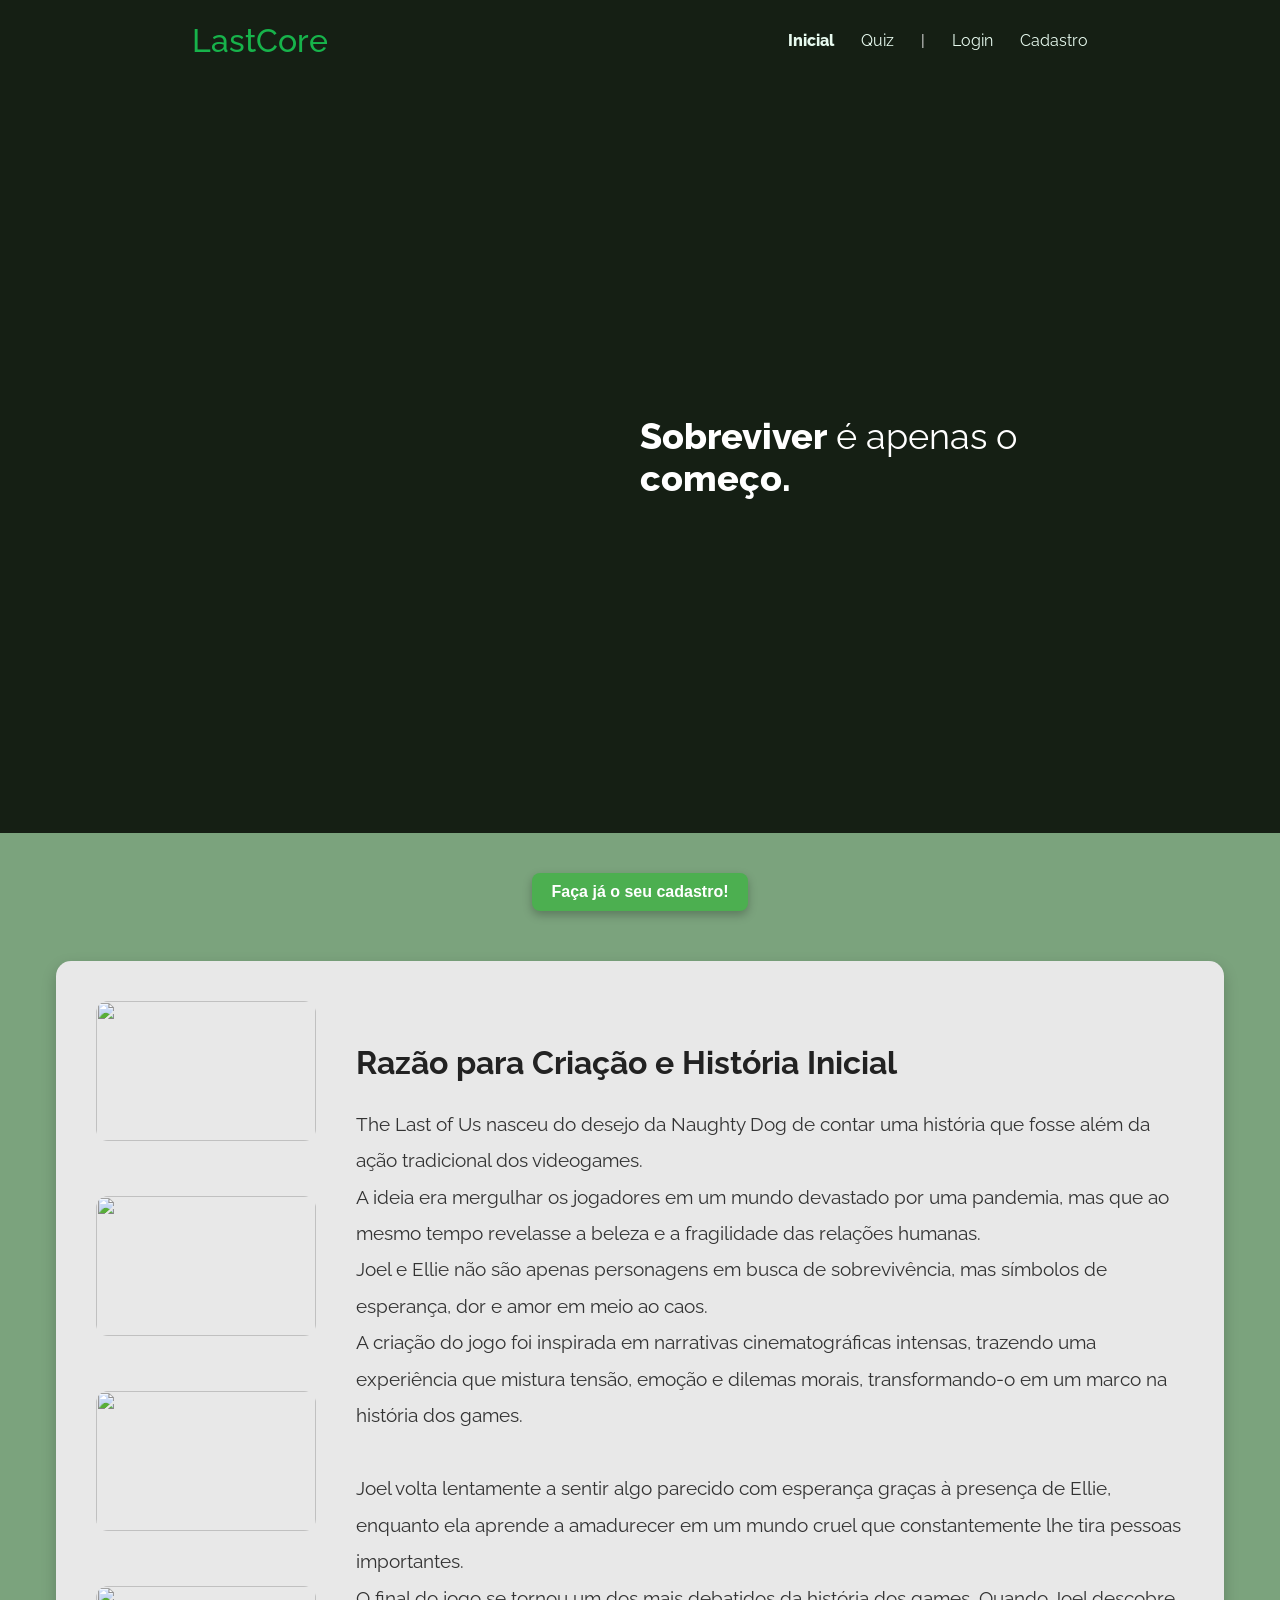
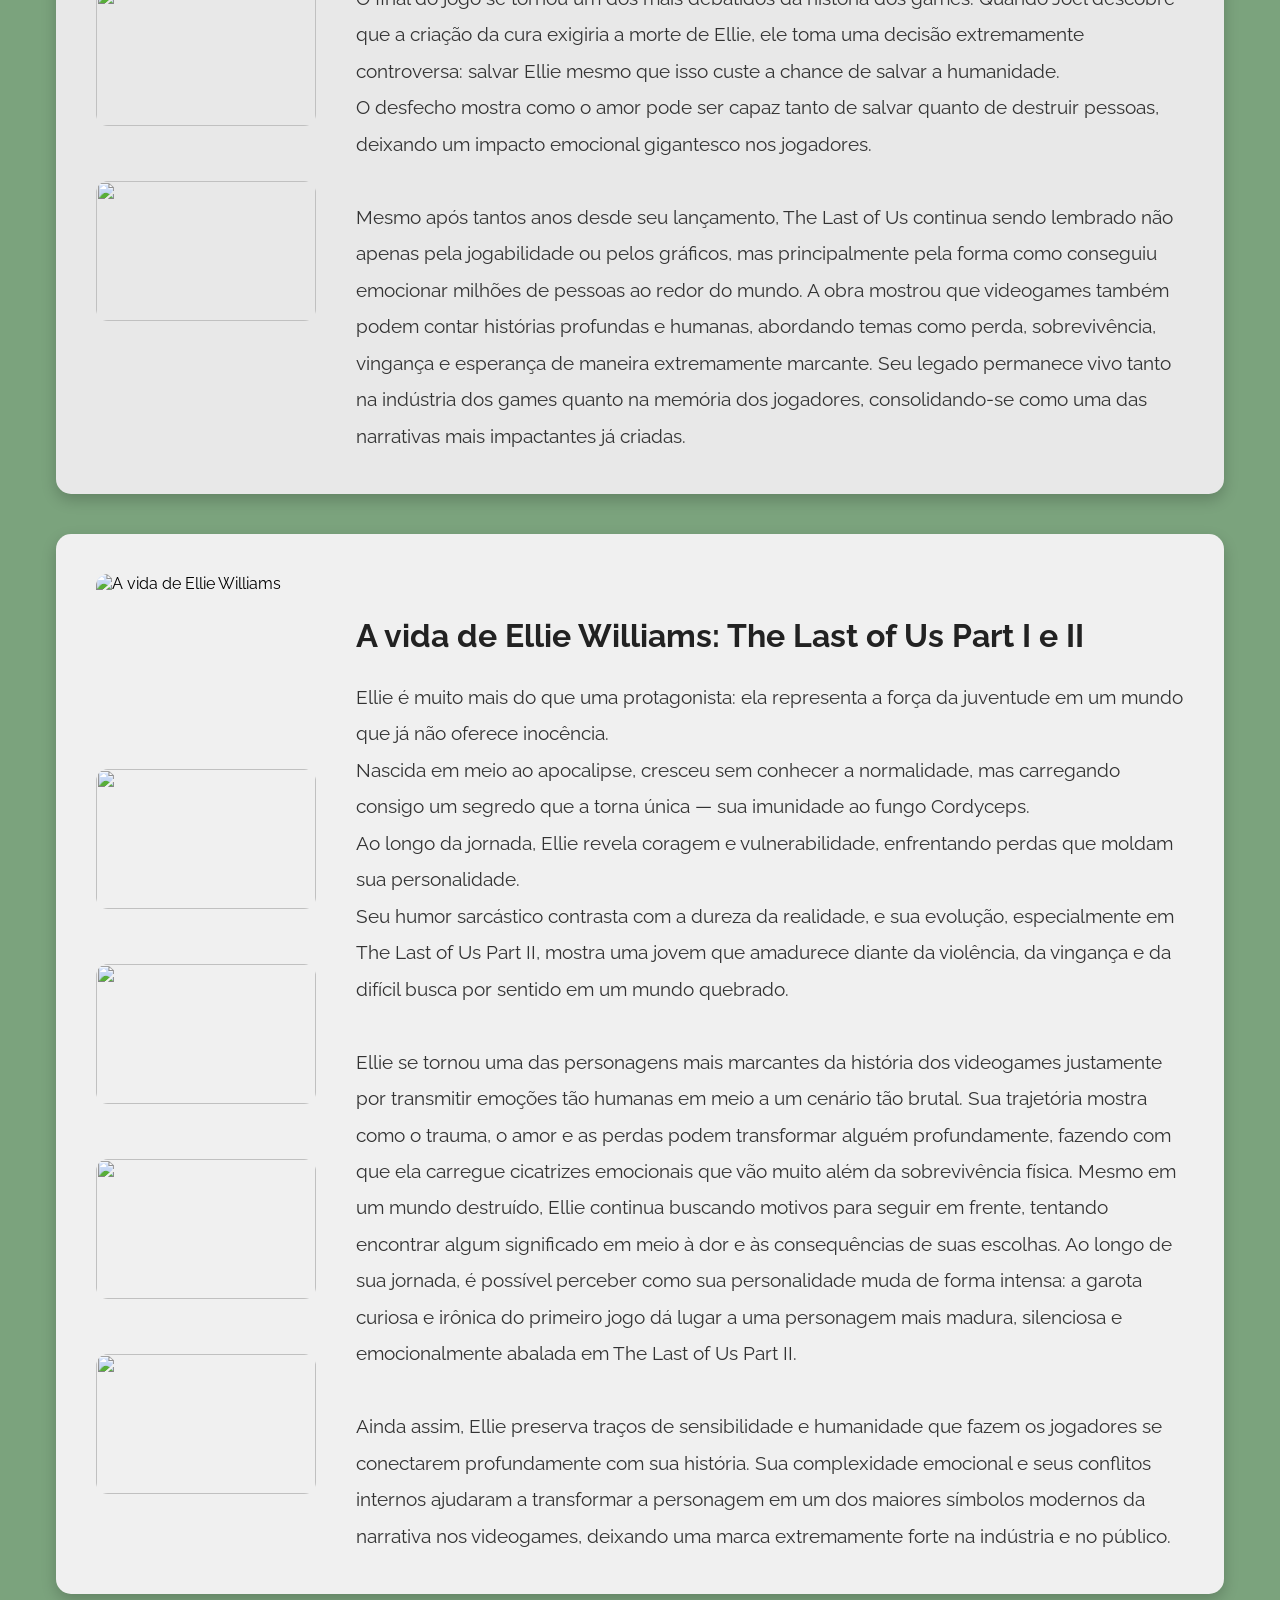
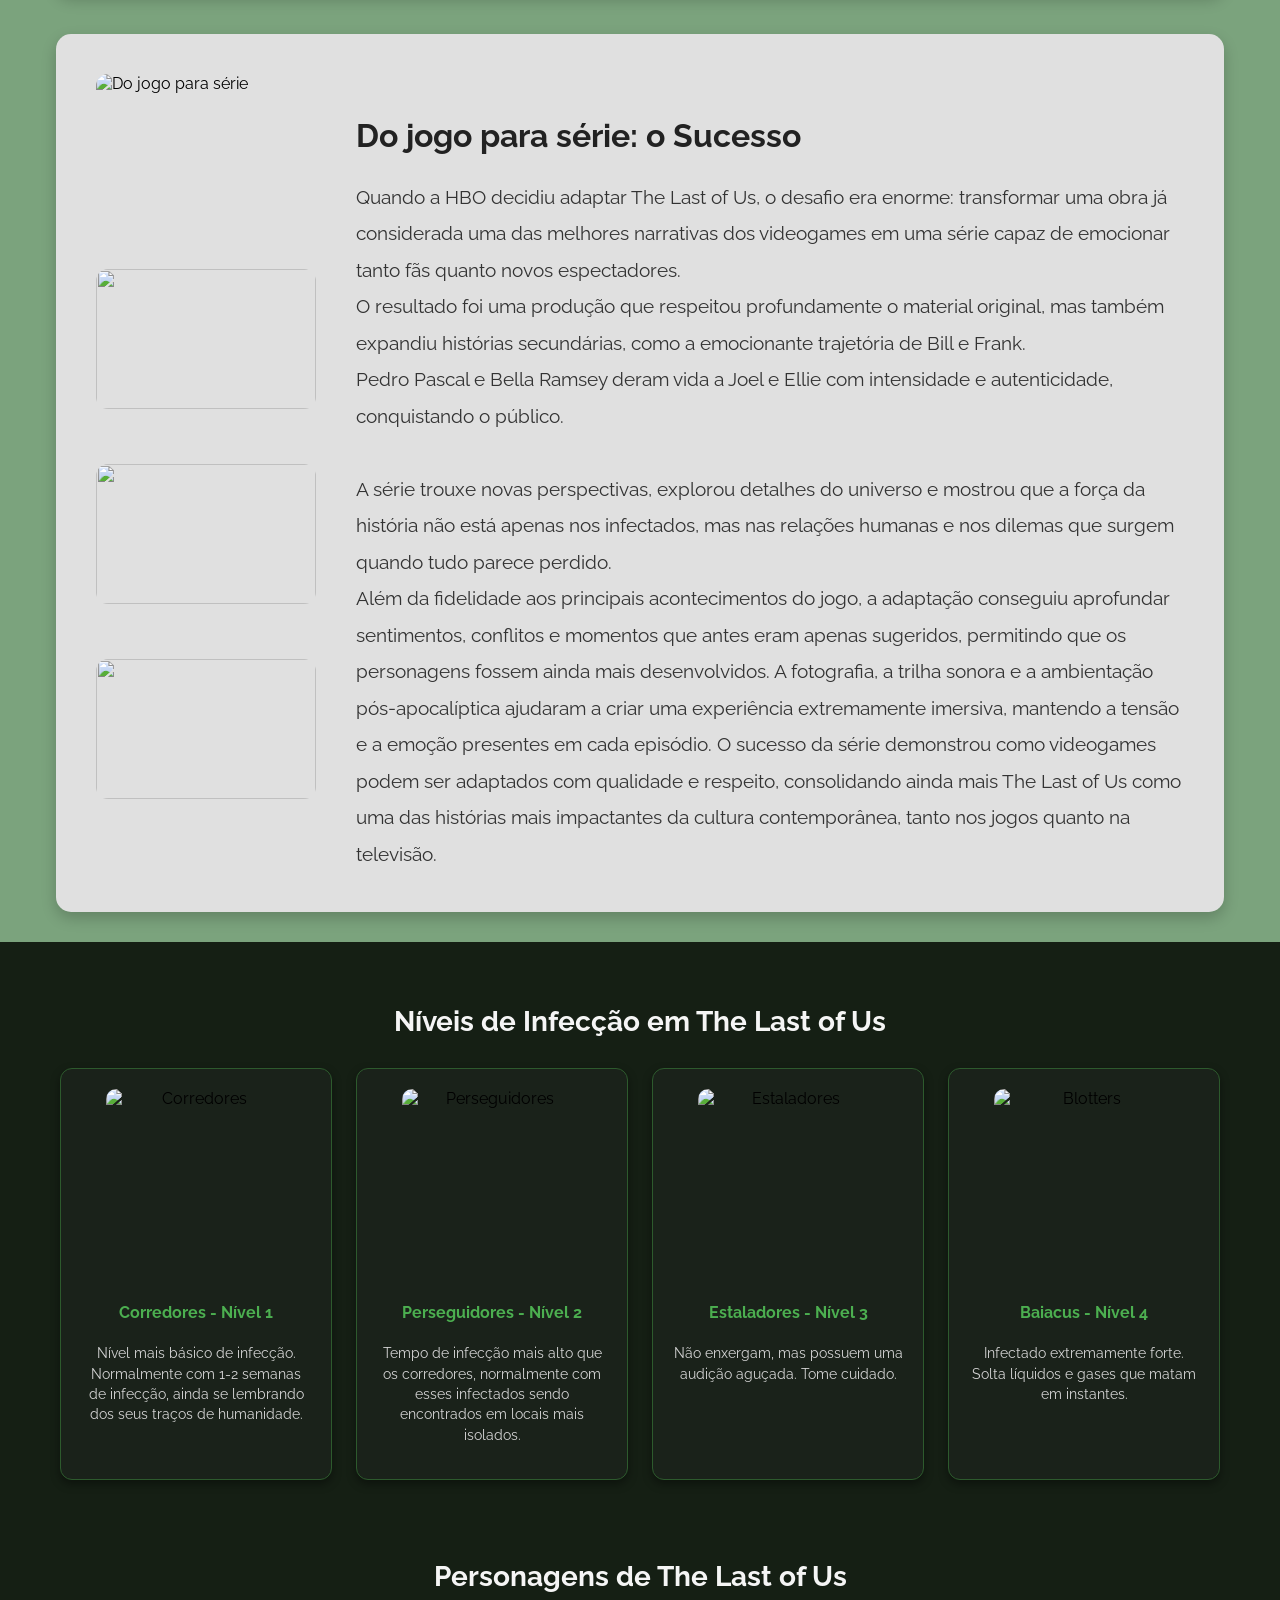
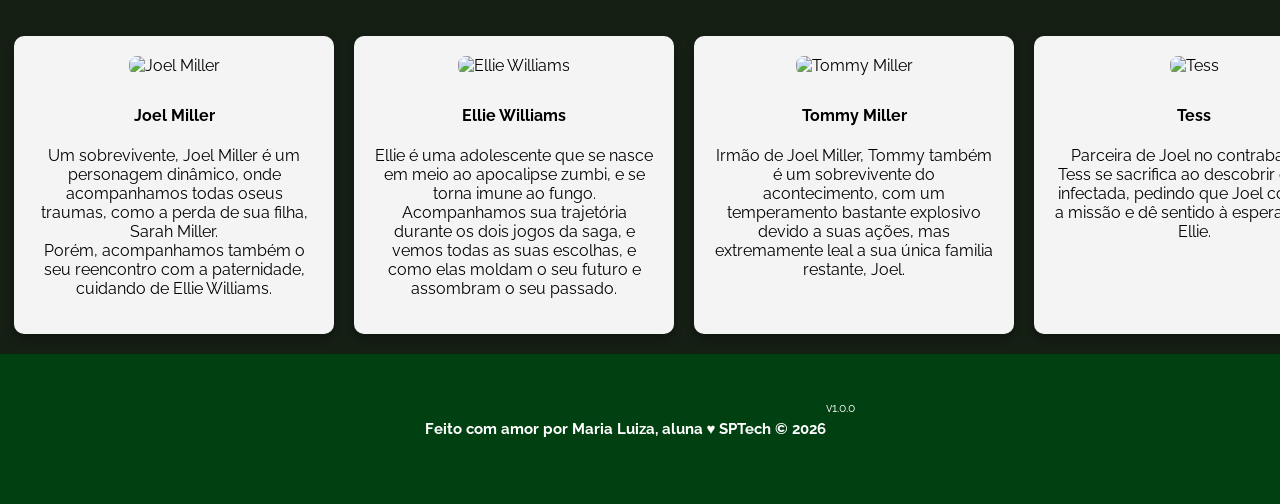
==== commit 3f37dd02: "Adicionandto toques finais" ====
--- a/public/index.html
+++ b/public/index.html
@@ -123,8 +123,6 @@
         <br>
         <img
           src="https://static1.colliderimages.com/wordpress/wp-content/uploads/2023/01/last-of-us-trailer-bloater.jpg">
-        <br>
-        <img src="https://www.nme.com/wp-content/uploads/2025/05/The-Last-Of-Us-season-2-8.jpg">
       </div>
       <div class="texto">
         <h4>Do jogo para série: o Sucesso</h4>
@@ -141,6 +139,33 @@
       </div>
     </div>
   </div>
+
+ <div class="secao-infectados">
+    <h2 class="titulo-infectados">Níveis de Infecção em The Last of Us</h2>
+    <div class="lista-infectados">
+        <div class="card-infectado">
+            <img src="https://techwiser.com/wp-content/uploads/2025/04/Untitled-design-1024x576.webp" alt="Corredores">
+            <h4>Corredores - Nível 1</h4>
+            <p>Nível mais básico de infecção. Normalmente com 1-2 semanas de infecção, ainda se lembrando dos seus traços de humanidade.</p>
+        </div>
+        <div class="card-infectado">
+            <img src="https://www.boletimnerd.com.br/wp-content/uploads/2025/05/the-last-of-us-perseguidores-stalkers.jpg" alt="Perseguidores">
+            <h4>Perseguidores - Nível 2</h4>
+            <p>Tempo de infecção mais alto que os corredores, normalmente com esses infectados sendo encontrados em locais mais isolados.</p>
+        </div>
+        <div class="card-infectado">
+            <img src="https://www.zbrushcentral.com/uploads/default/original/4X/d/3/8/d38d061a9a79852c6086604f5ac5fda3de1d7df3.jpeg" alt="Estaladores">
+            <h4>Estaladores - Nível 3</h4>
+            <p>Não enxergam, mas possuem uma audição aguçada. Tome cuidado.</p>
+        </div>
+        <div class="card-infectado">
+            <img src="https://elcomercio.pe/resizer/v2/LEMJ2GOIBRCQPCCCLPGVAKOH5I.png?auth=cd8e3b3481f9fda5408da36ff0d4d384c6b0c5f5fd309e6e1cbe4f565f6c83d2&width=620&quality=90&smart=true" alt="Blotters">
+            <h4>Baiacus - Nível 4</h4>
+            <p>Infectado extremamente forte. Solta líquidos e gases que matam em instantes.</p>
+        </div>
+    </div>
+</div>
+  
   <div class="titulo-personagens">
     <h2>Personagens de The Last of Us</h2>
   </div>
--- a/public/css/estilo.css
+++ b/public/css/estilo.css
@@ -193,6 +193,7 @@
 .criacao { background-color: #e8e8e8; }
 .ellie { background-color: #f0f0f0; }
 .serie { background-color: #e0e0e0; }
+.infectados { background-color: #e0e0e0; }
 
 /* Carrossel dos personagens */
 .titulo-personagens {
@@ -239,6 +240,65 @@
   border-radius: 8px;
   margin-bottom: 10px;
   object-fit: cover;
+}
+
+.secao-infectados {
+    padding: 40px 20px;
+    text-align: center;
+    background-color: rgb(21, 31, 20);
+}
+
+.titulo-infectados {
+    font-size: 28px;
+    font-weight: 700;
+    color: whitesmoke;
+    margin-bottom: 30px;
+}
+
+.lista-infectados {
+    display: flex;
+    flex-direction: row;
+    justify-content: center;
+    gap: 24px;
+    flex-wrap: wrap;
+}
+
+.card-infectado {
+    display: flex;
+    flex-direction: column;
+    align-items: center;
+    background-color: #1a221a;
+    border: 1px solid #2d5a2d;
+    border-radius: 12px;
+    padding: 20px;
+    width: 230px;
+    box-shadow: 0 4px 10px rgba(0, 0, 0, 0.4);
+    transition: transform 0.3s;
+}
+
+.card-infectado:hover {
+    transform: scale(1.05);
+}
+
+.card-infectado img {
+    width: 180px;
+    height: 180px;
+    object-fit: cover;
+    border-radius: 10px;
+    margin-bottom: 12px;
+}
+
+.card-infectado h4 {
+    color: #4caf50;
+    font-size: 1rem;
+    margin-bottom: 8px;
+}
+
+.card-infectado p {
+    color: #d4d4d4;
+    font-size: 0.85rem;
+    line-height: 1.5;
+    text-align: center;
 }
 
 /* Footer */
@@ -444,6 +504,18 @@
   border-radius: 10px;
 }
 
+.cadastro-login a {
+ color: #0f6932;
+ font-weight: 800;
+ text-decoration: none;
+ transition: color 0.2s;
+}
+
+.cadastro-login a:hover {
+  color: #2fa05a;
+  text-decoration: underline;
+}
+
 /* CSS do Quiz */
 
 .quiz {
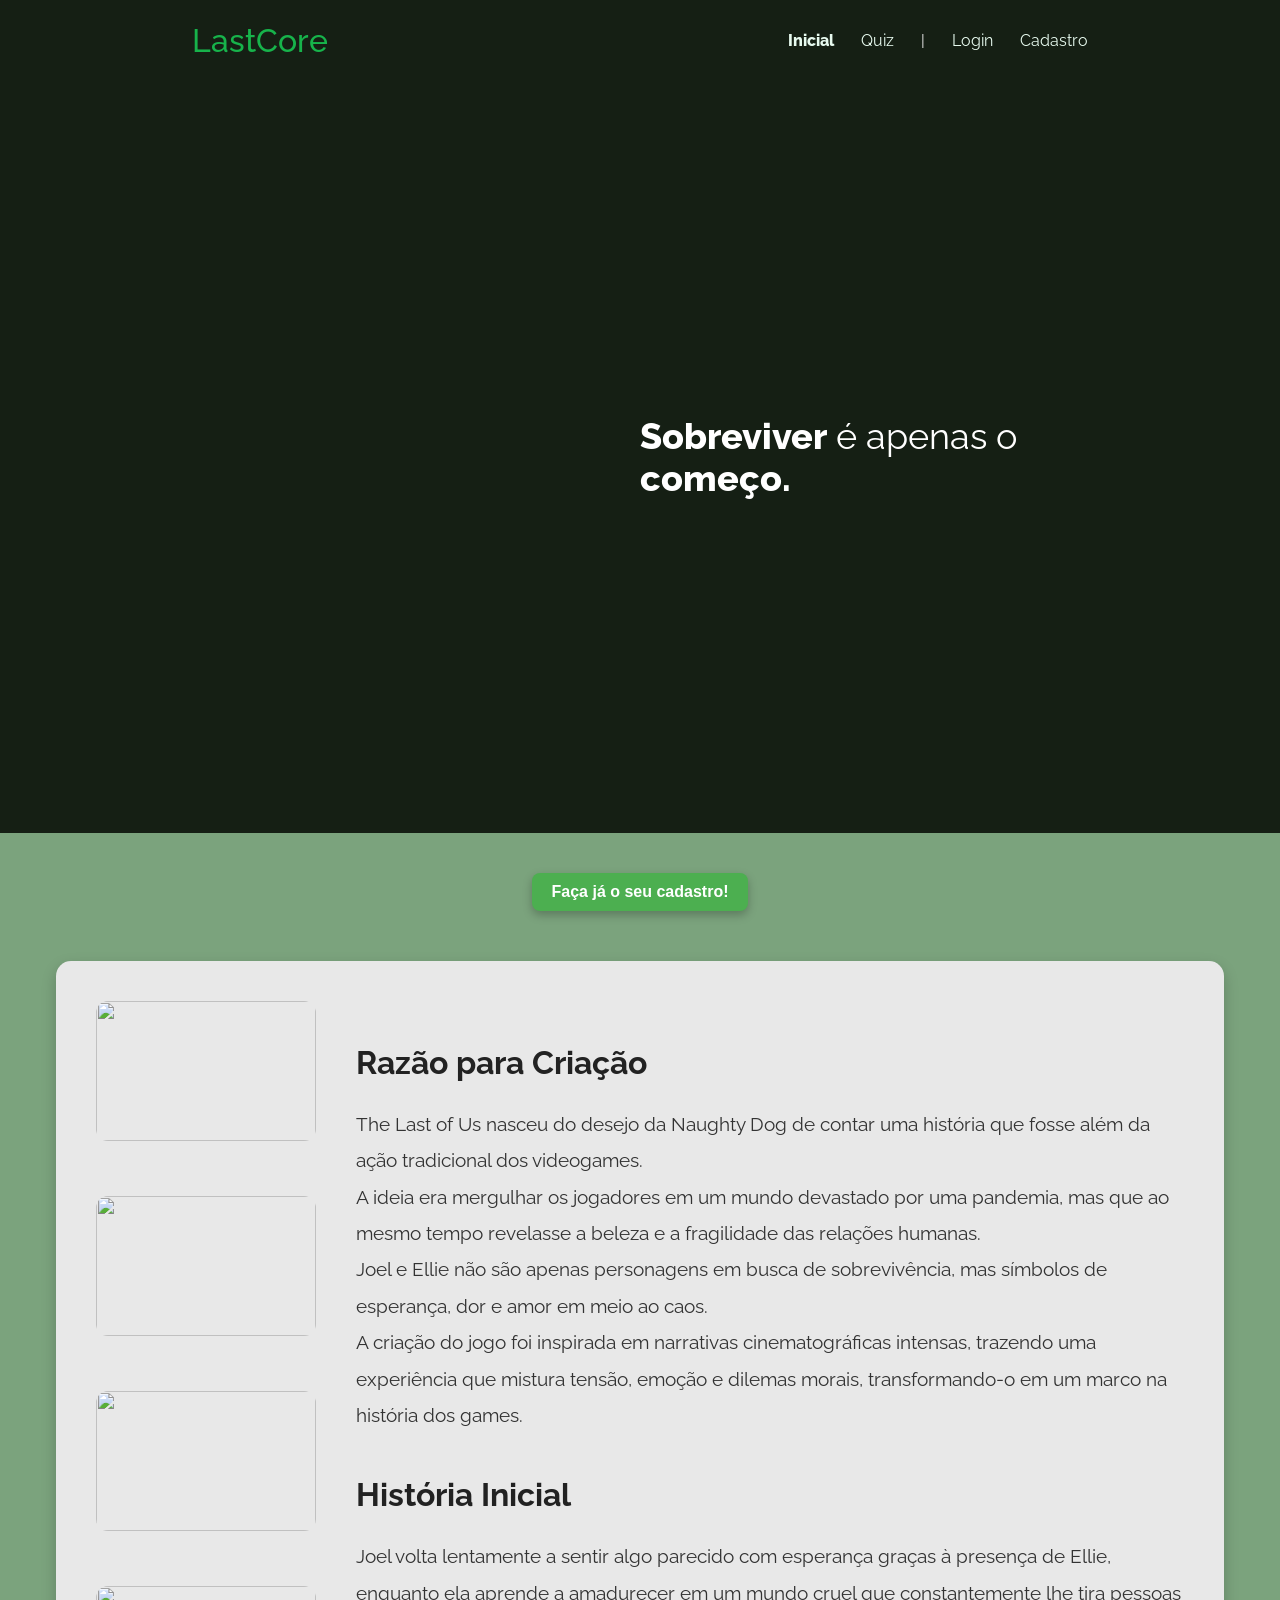
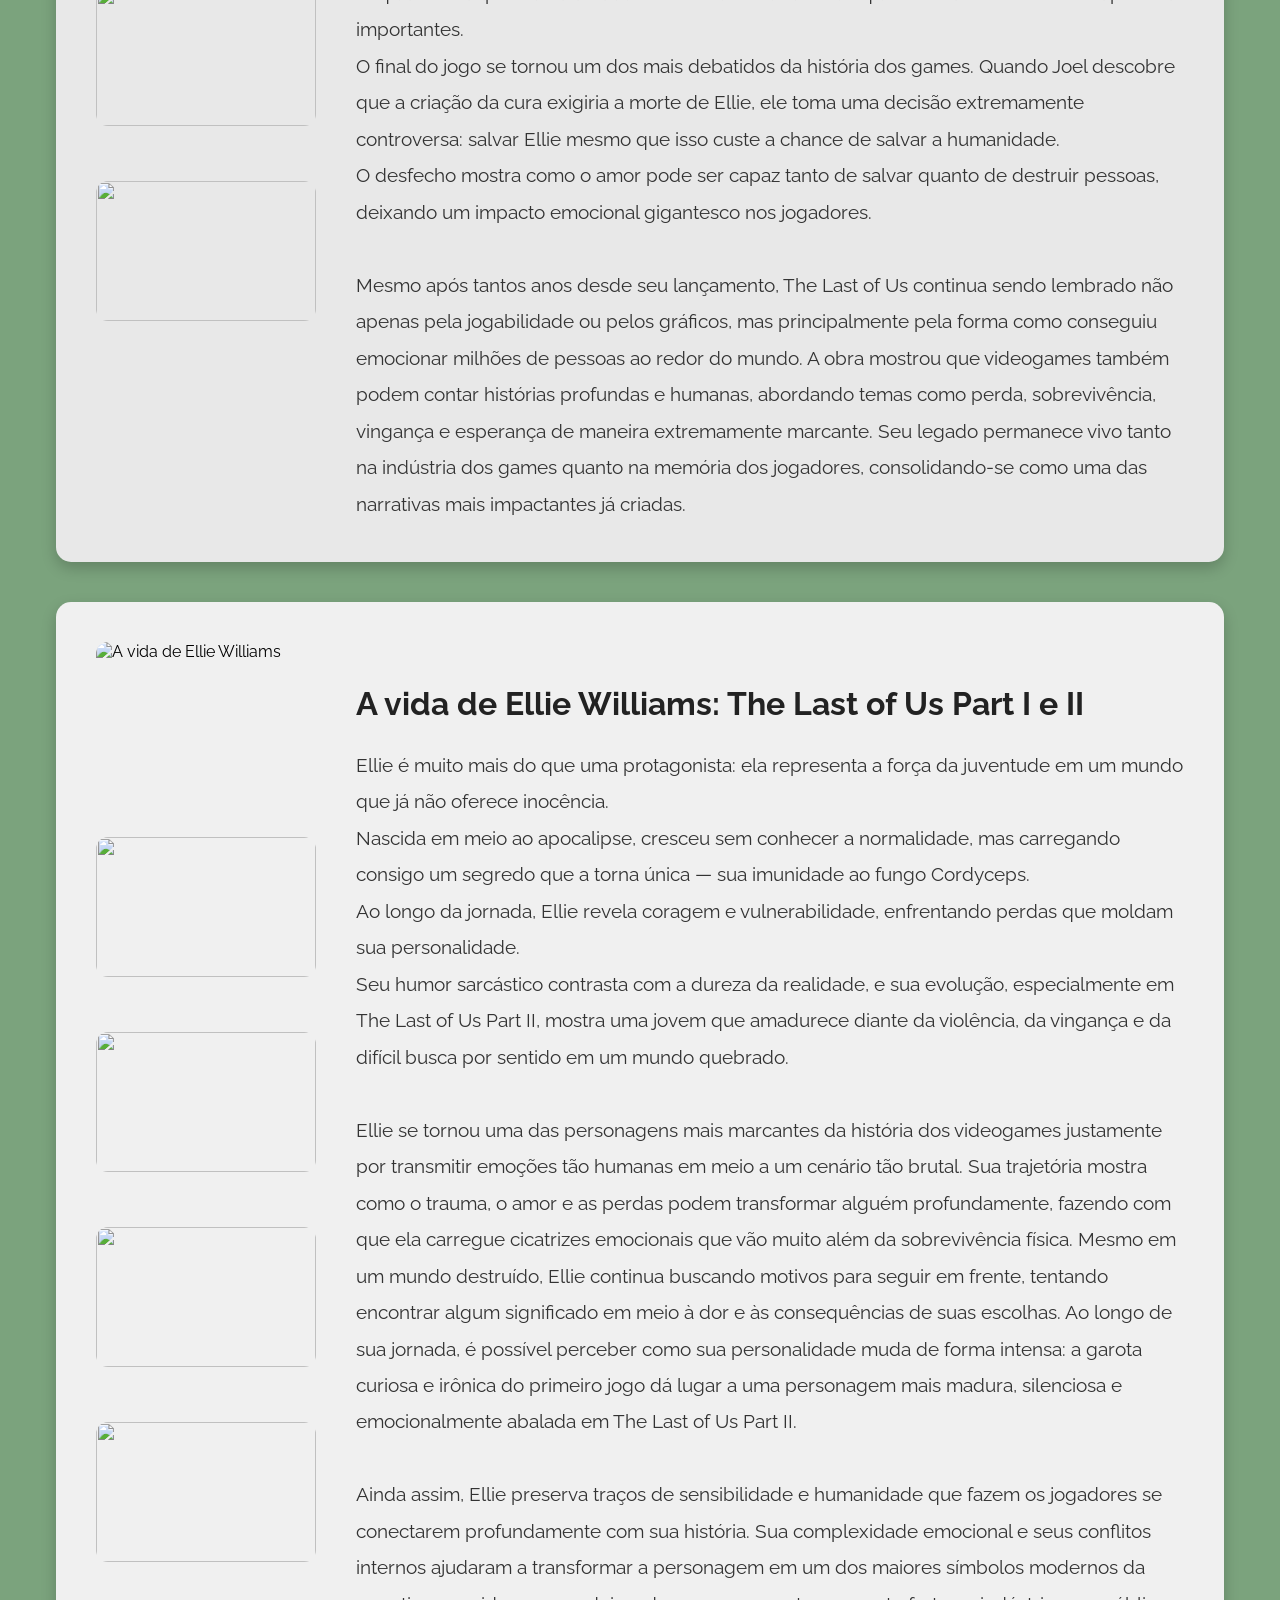
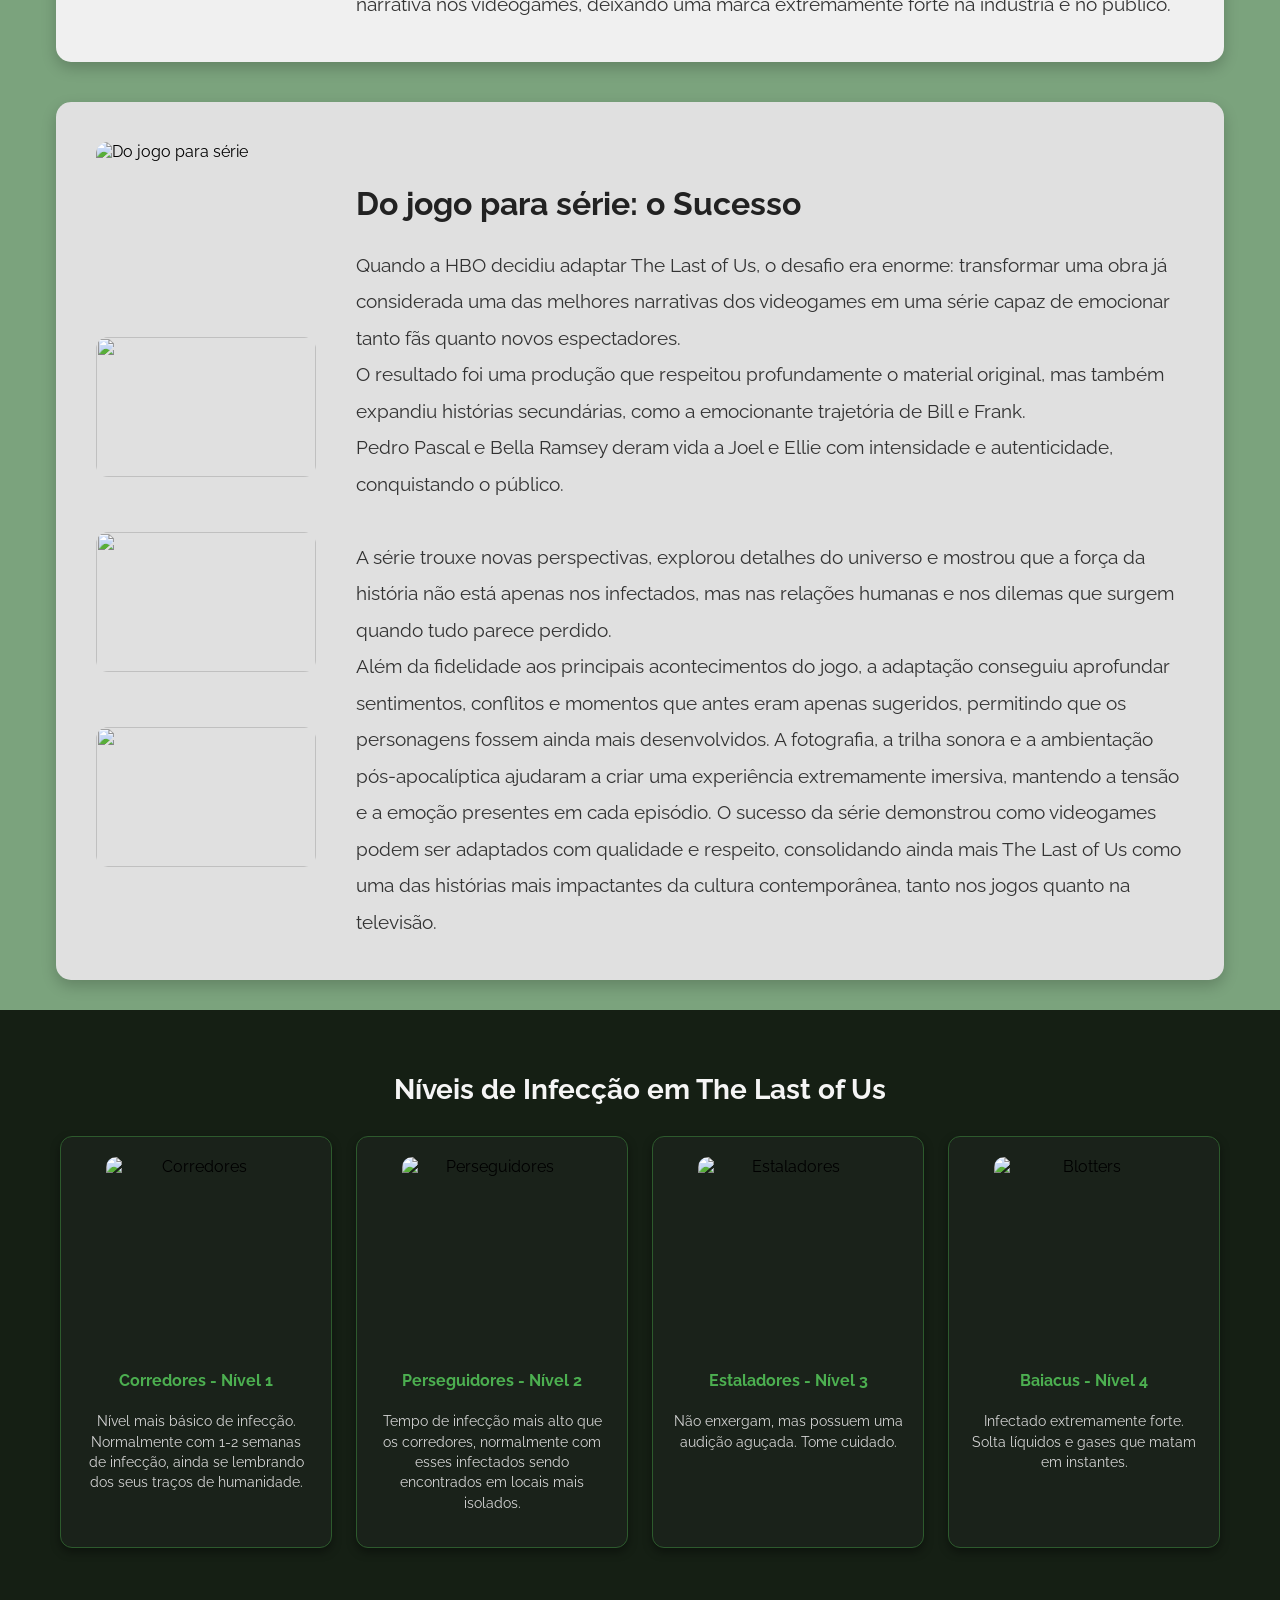
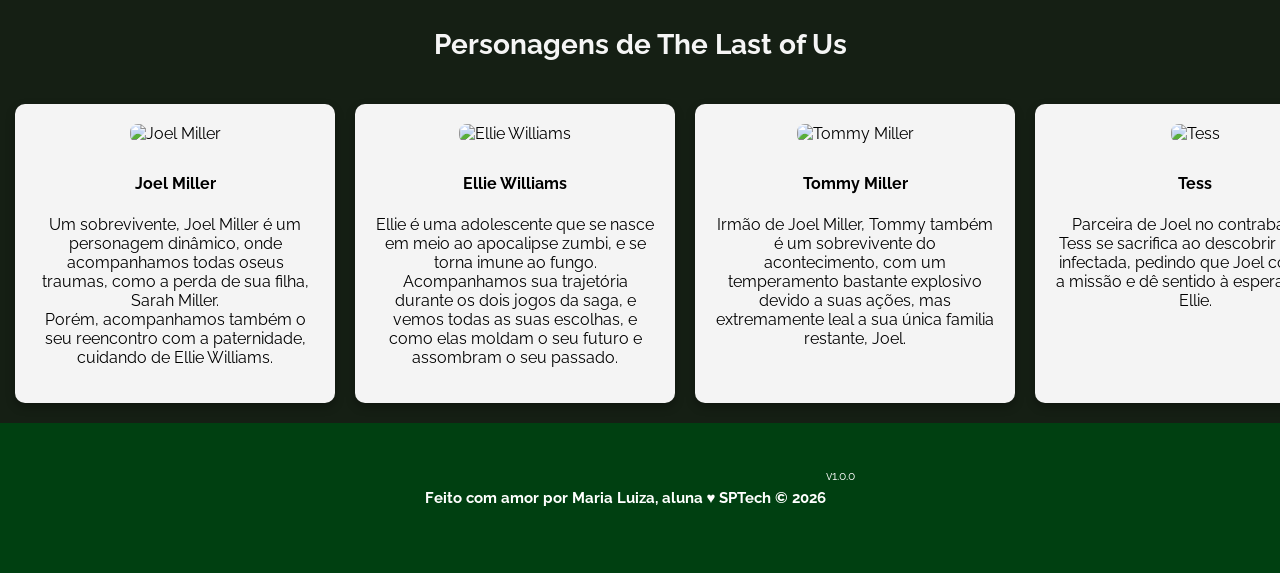
==== commit 8a8e9948: "Arrumando minhas validações" ====
--- a/public/index.html
+++ b/public/index.html
@@ -61,14 +61,15 @@
         <img src="https://i.ytimg.com/vi/QegLRLlUyM4/maxresdefault.jpg">
       </div>
       <div class="texto">
-        <h4>Razão para Criação e História Inicial</h4>
+        <h4>Razão para Criação</h4>
         <p>The Last of Us nasceu do desejo da Naughty Dog de contar uma história que fosse além da ação tradicional dos
           videogames.<br> A ideia era mergulhar os jogadores em um mundo devastado por uma pandemia, mas que ao
           mesmo tempo revelasse a beleza e a fragilidade das relações humanas.<br> Joel e Ellie não são apenas
           personagens em busca de sobrevivência, mas símbolos de esperança, dor e amor em meio ao caos.<br> A
             criação do jogo foi inspirada em narrativas cinematográficas intensas, trazendo uma experiência que mistura
             tensão, emoção e dilemas morais, transformando-o em um marco na história dos games.</p>
-        <p><br> Joel volta lentamente a sentir algo parecido com esperança graças à presença de Ellie, enquanto ela
+            <h4>História Inicial</h4>
+        <p>Joel volta lentamente a sentir algo parecido com esperança graças à presença de Ellie, enquanto ela
           aprende a amadurecer em um mundo cruel que constantemente lhe tira pessoas importantes.
           <br>O final do jogo se tornou um dos mais debatidos da história dos games. Quando Joel descobre que a criação
           da cura exigiria a morte de Ellie, ele toma uma decisão extremamente controversa: salvar Ellie mesmo que isso
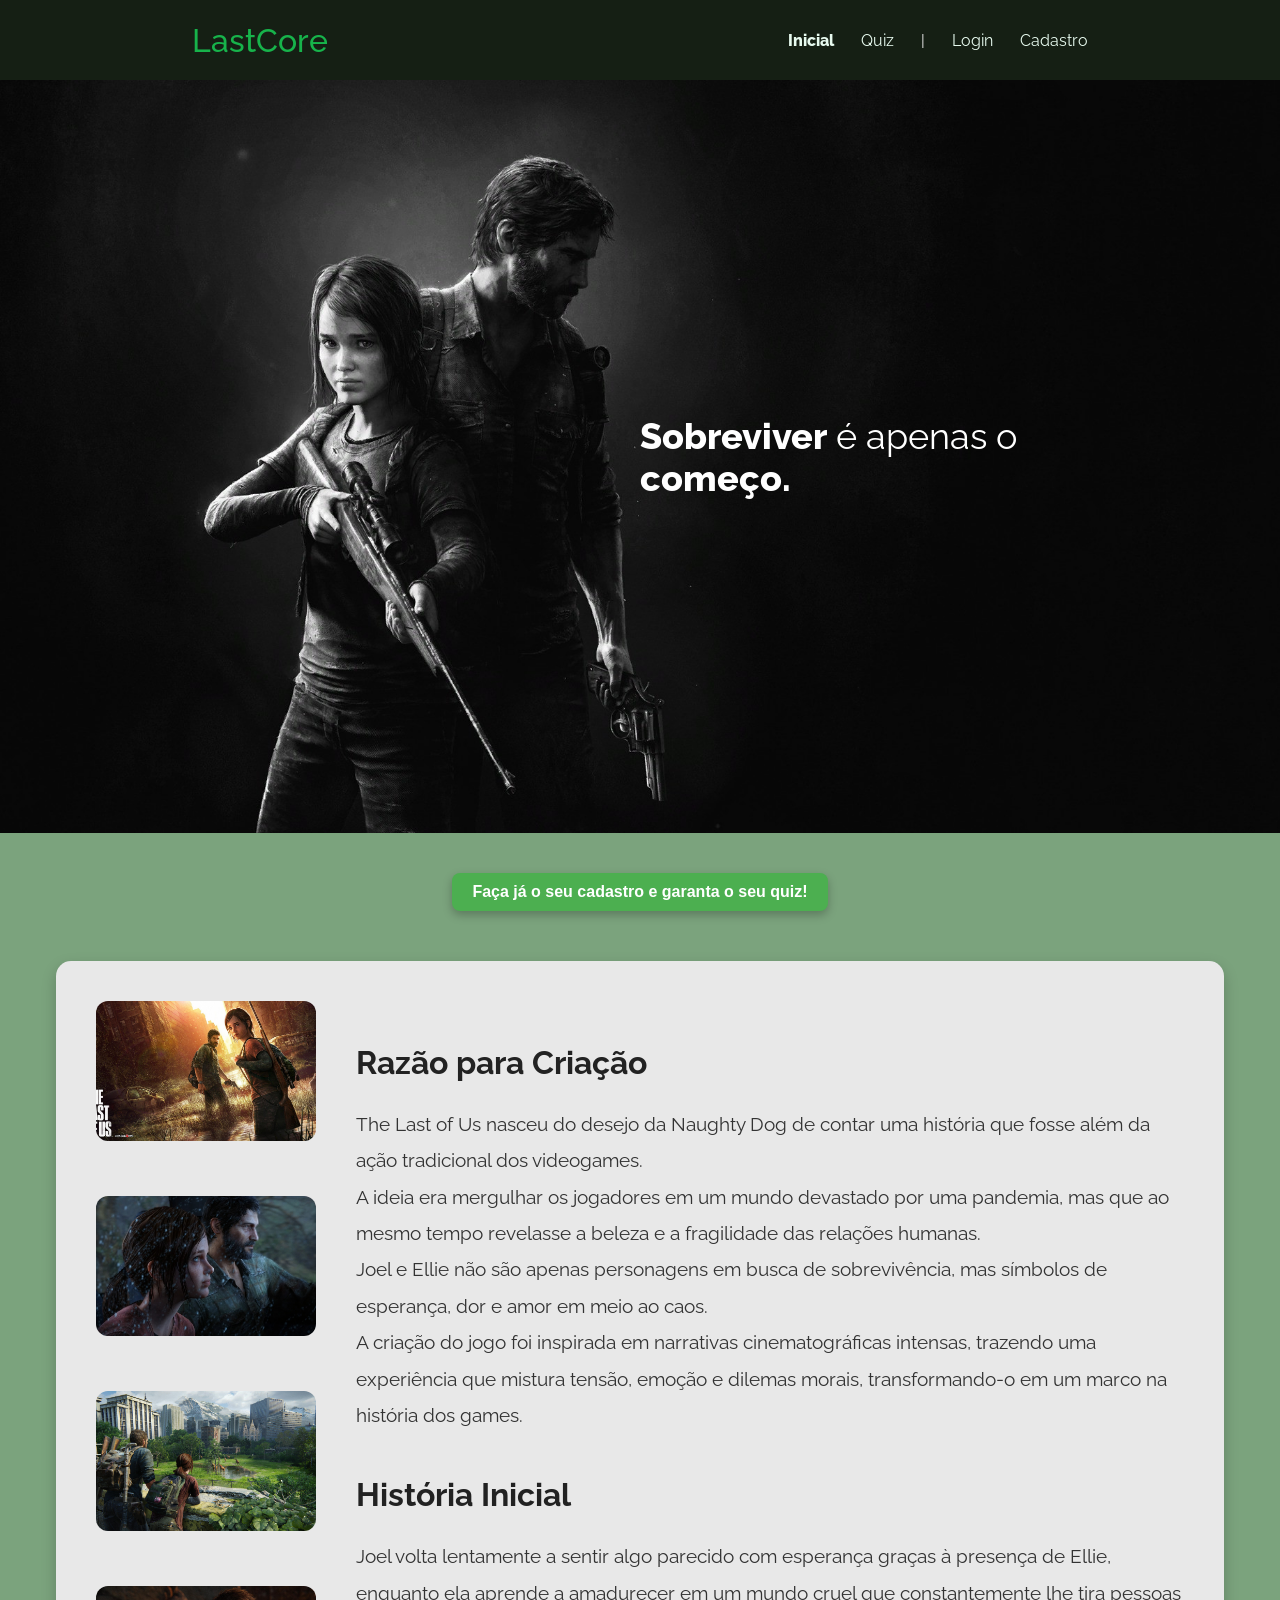
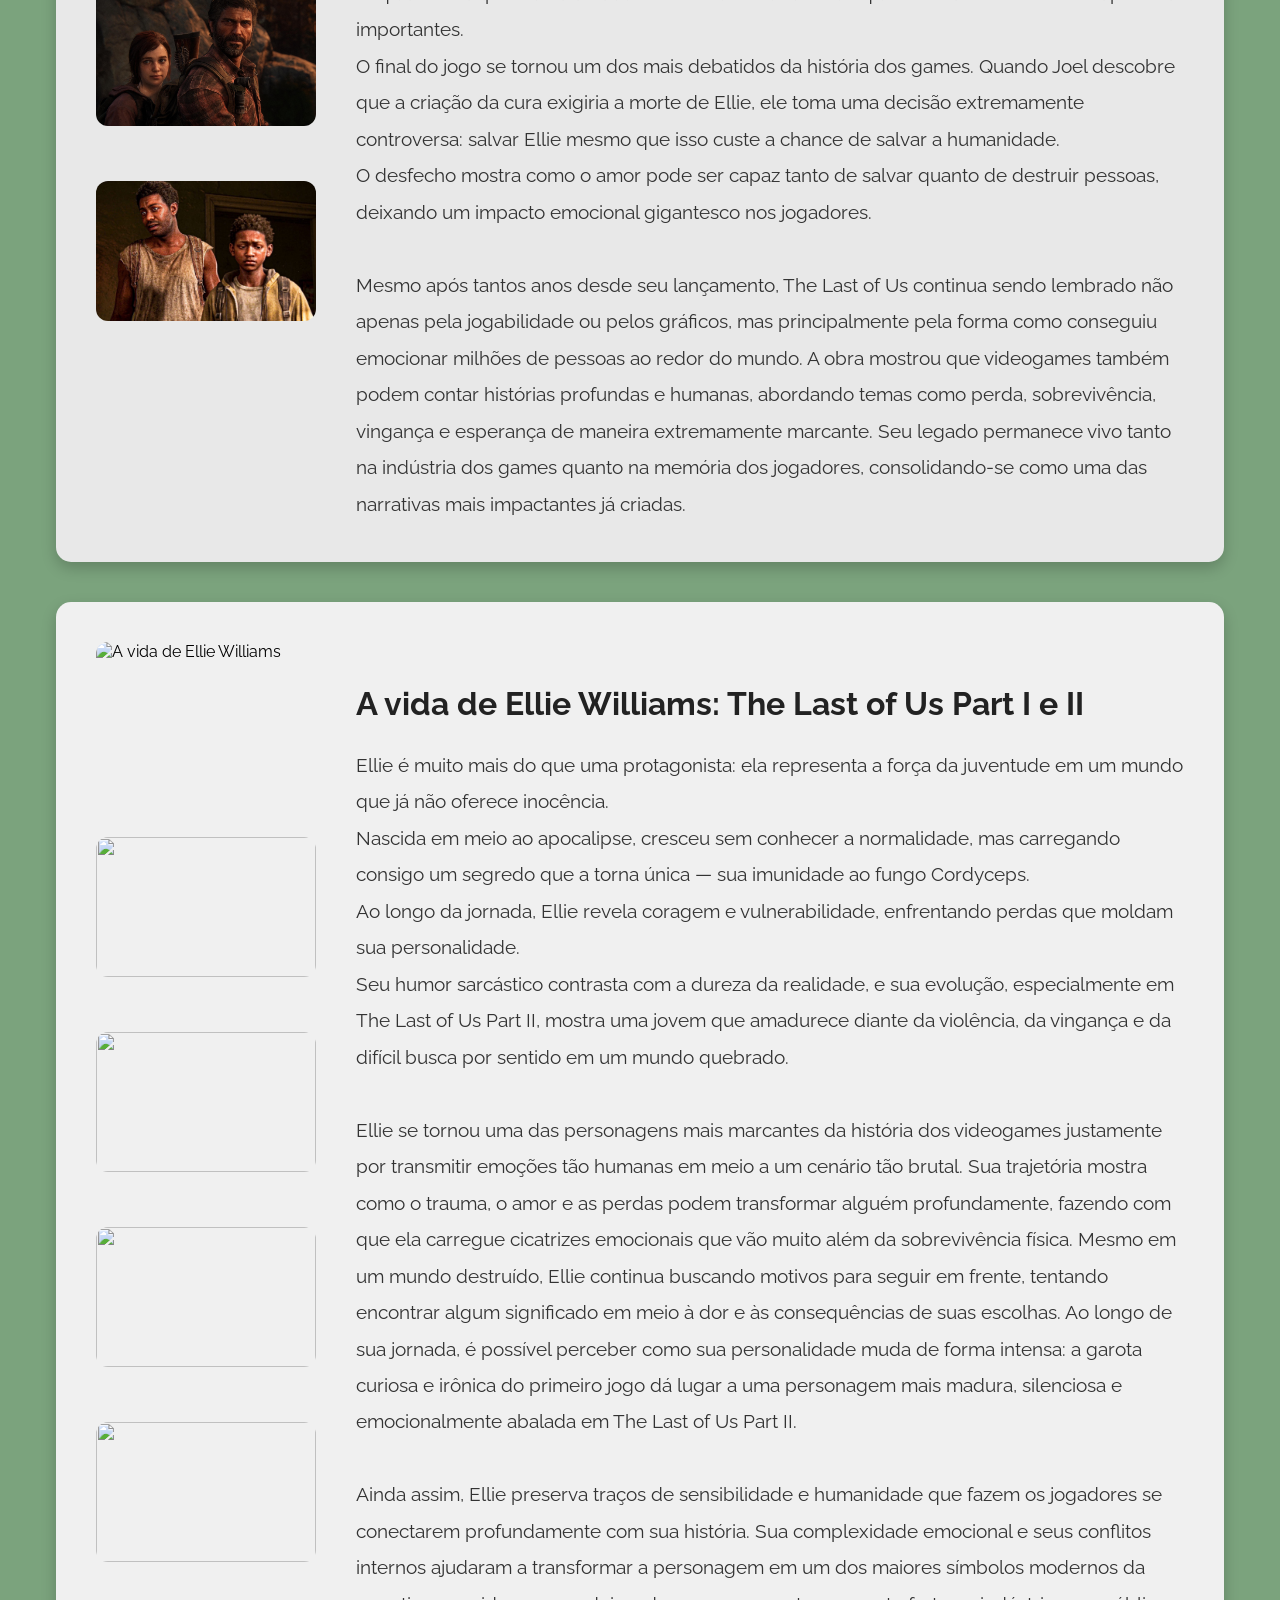
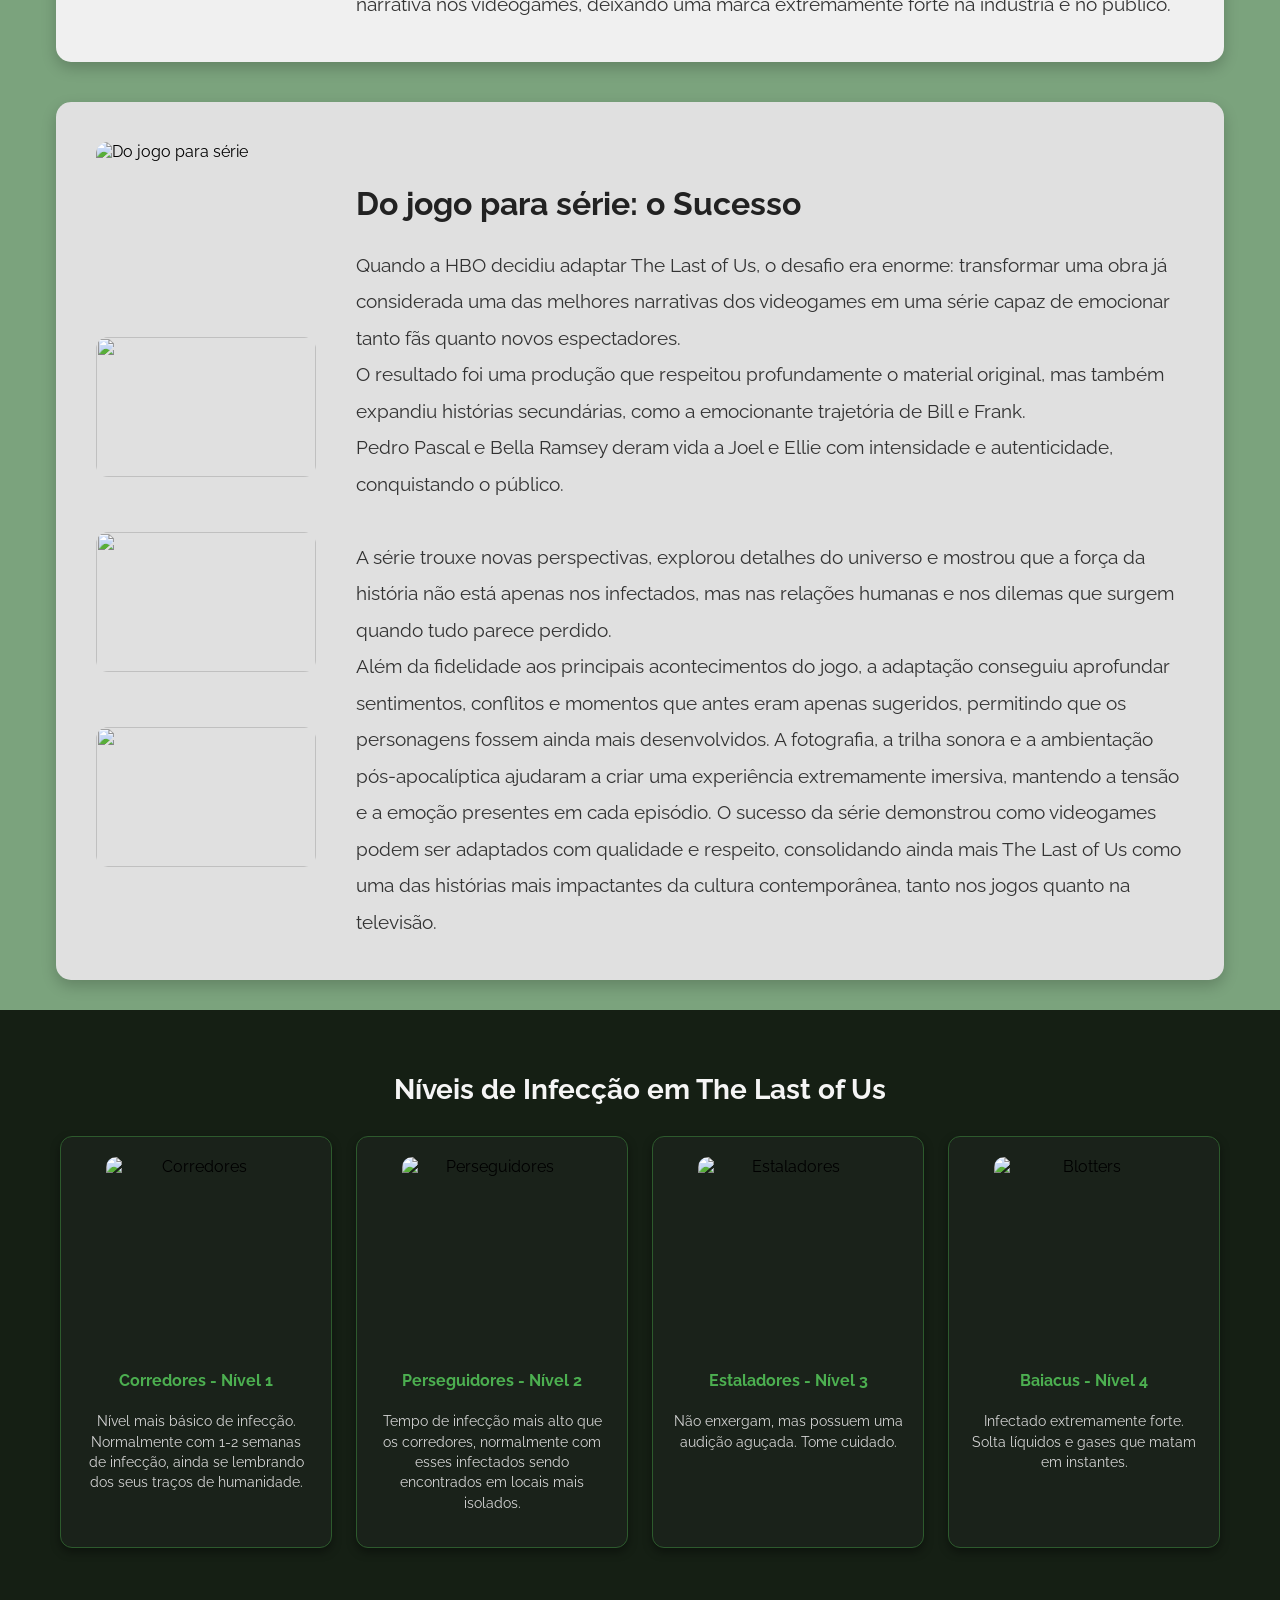
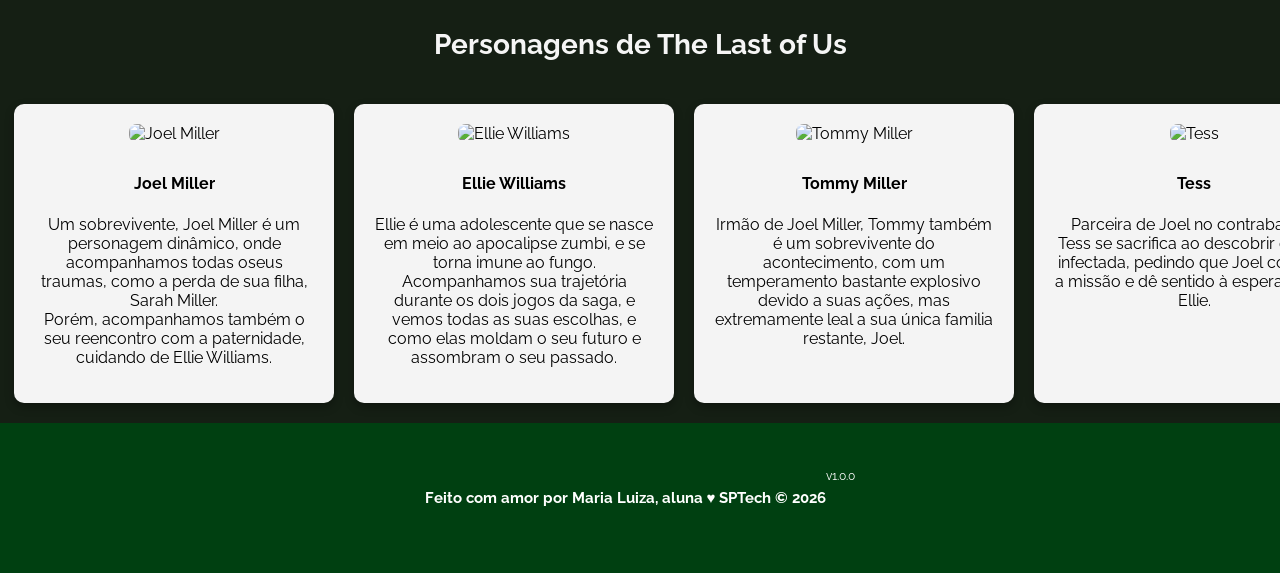
==== commit 8123bf54: "Arrumando ajustes finais" ====
--- a/public/index.html
+++ b/public/index.html
@@ -45,20 +45,20 @@
 
   <div class="social">
     <div class="cadastro-box">
-      <button onclick="window.location.href='cadastro.html'">Faça já o seu cadastro!</button>
+      <button onclick="window.location.href='cadastro.html'">Faça já o seu cadastro e garanta o seu quiz!</button>
     </div>
     <div class="box criacao">
 
       <div class="carousel-vertical">
-        <img src="https://wallpapercave.com/wp/wp1811272.jpg">
-        <br>
-        <img src="https://images.hdqwalls.com/wallpapers/the-last-of-us-2017-pic.jpg">
-        <br>
-        <img src="https://wallpapercave.com/wp/wp13272766.jpg">
-        <br>
-        <img src="https://cdn.mos.cms.futurecdn.net/ujc5EvbGJwbWPUWqgioRo5.jpg">
-        <br>
-        <img src="https://i.ytimg.com/vi/QegLRLlUyM4/maxresdefault.jpg">
+        <img src='../public/assets/imgs/TheLast1-Capa.jpg'>
+        <br>
+        <img src="../public/assets/imgs/TheLastPart1-Chuva.jpg">
+        <br>
+        <img src="../public/assets/imgs/TheLast1-Paisagem.jpg">
+        <br>
+        <img src="../public/assets/imgs/Ellie-Joel-Part1.jpg">
+        <br>
+        <img src="../public/assets/imgs/Henry-Sam.jpg">
       </div>
       <div class="texto">
         <h4>Razão para Criação</h4>
--- a/public/css/estilo.css
+++ b/public/css/estilo.css
@@ -65,7 +65,7 @@
 .banner {
   height: var(--tamanho-banner);
   color: white;
-  background-image: url('https://wallup.net/wp-content/uploads/2016/01/93997-The_Last_of_Us-video_games-Ellie-Joel.jpg');
+  background-image: url(../assets/imgs/Ellie-Joel-Banner.jpg);
   background-size: cover;
 }
 
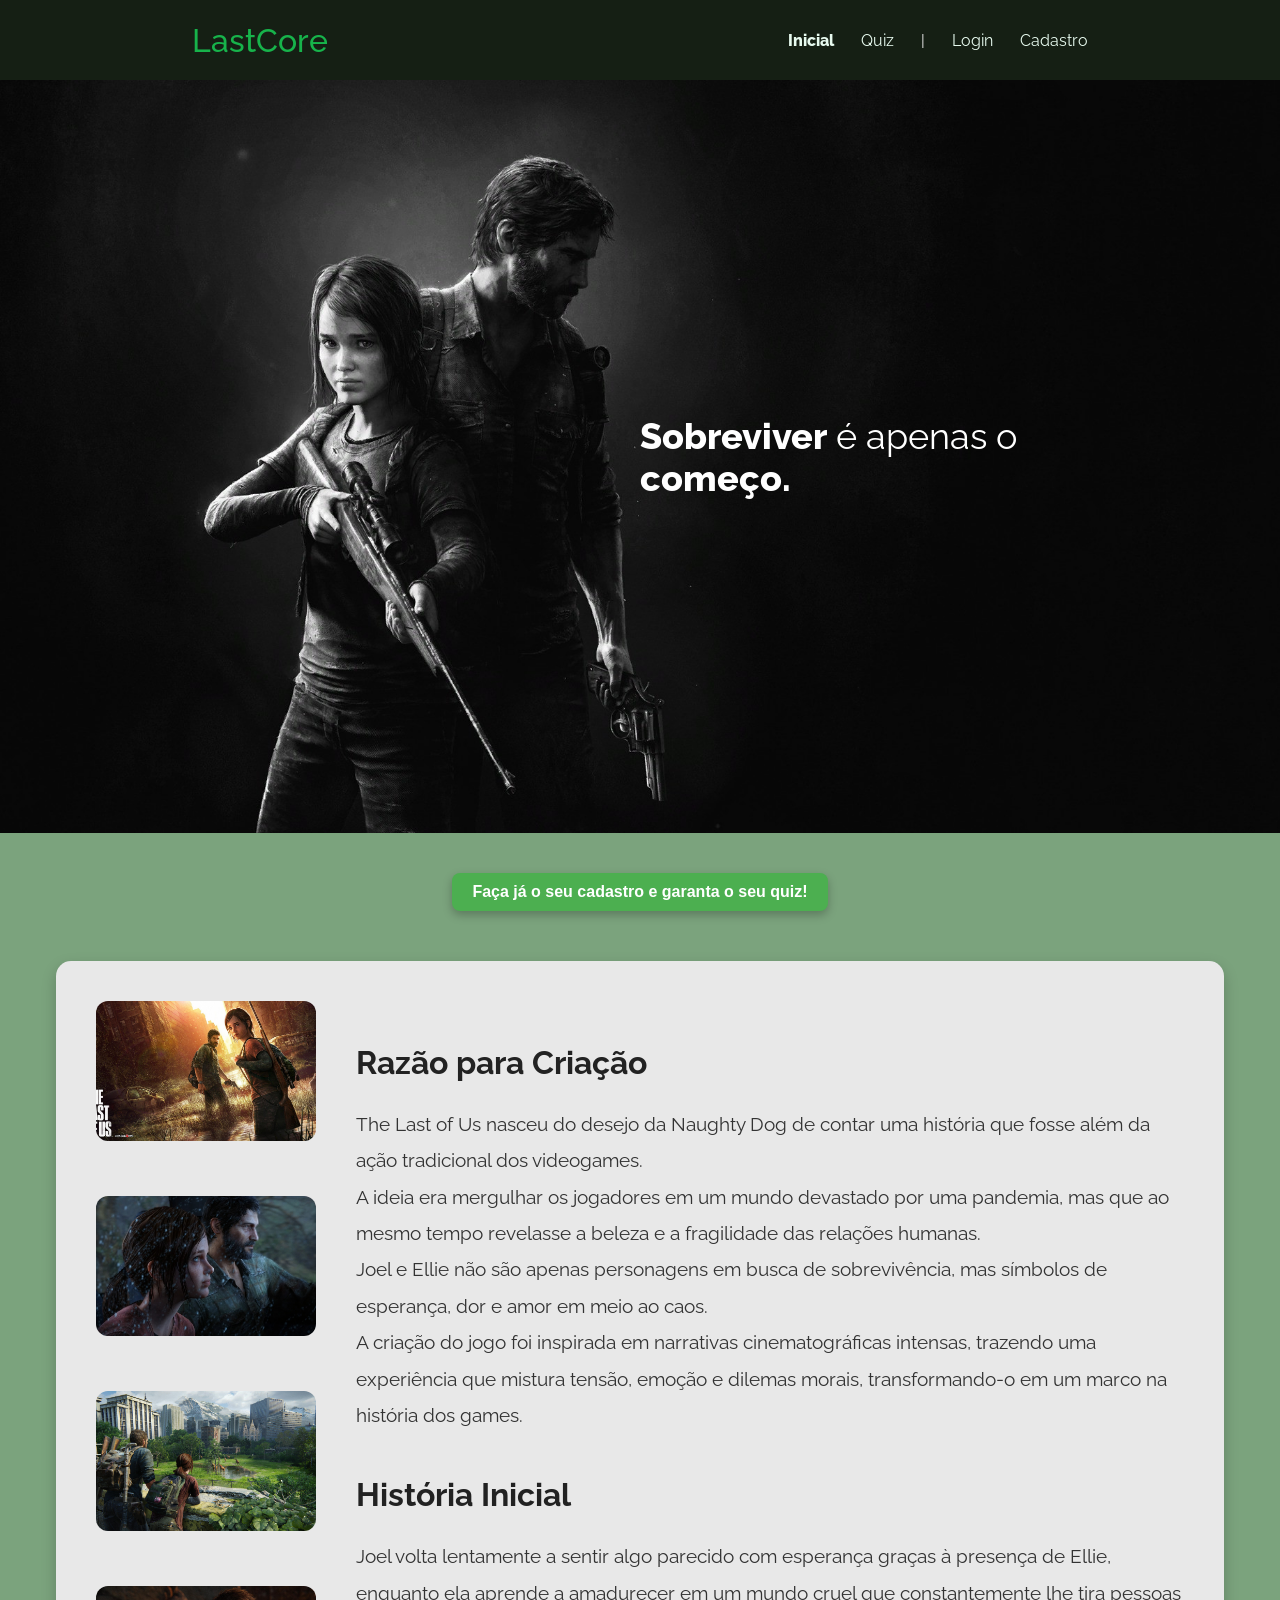
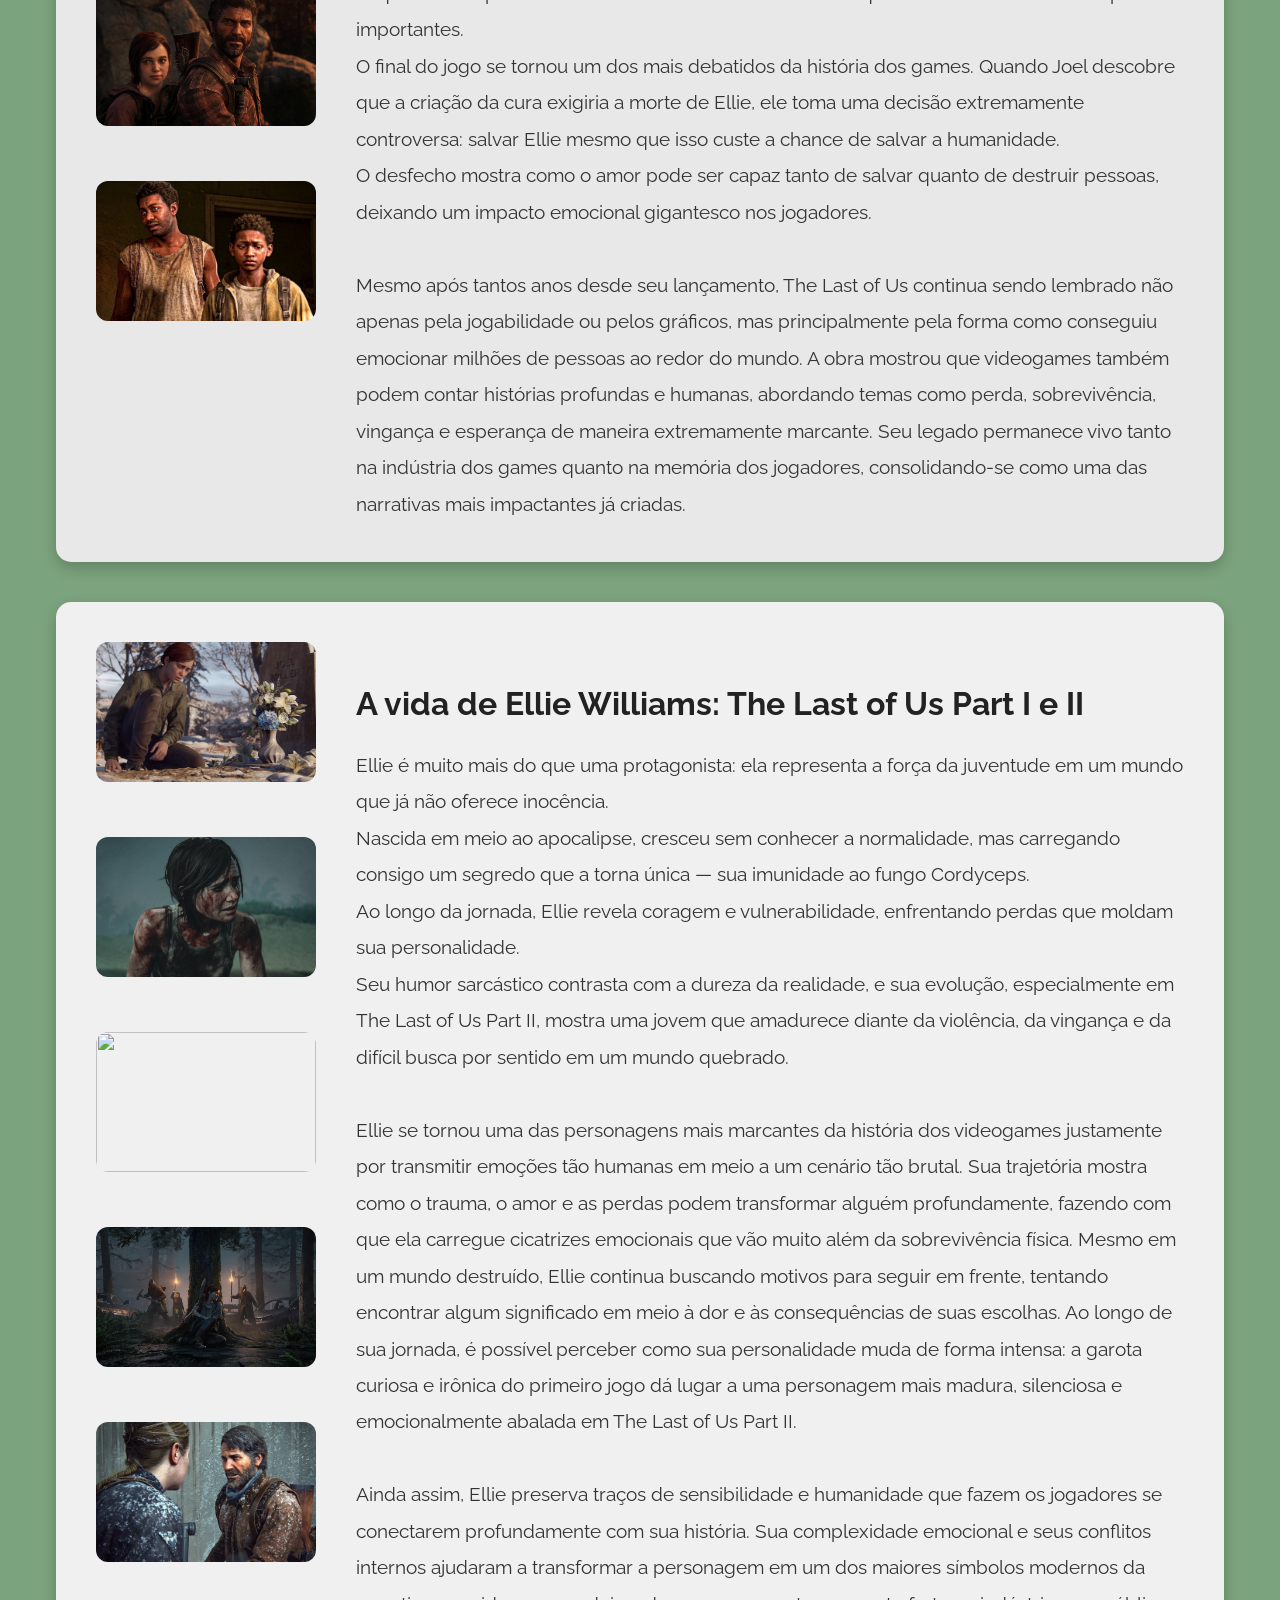
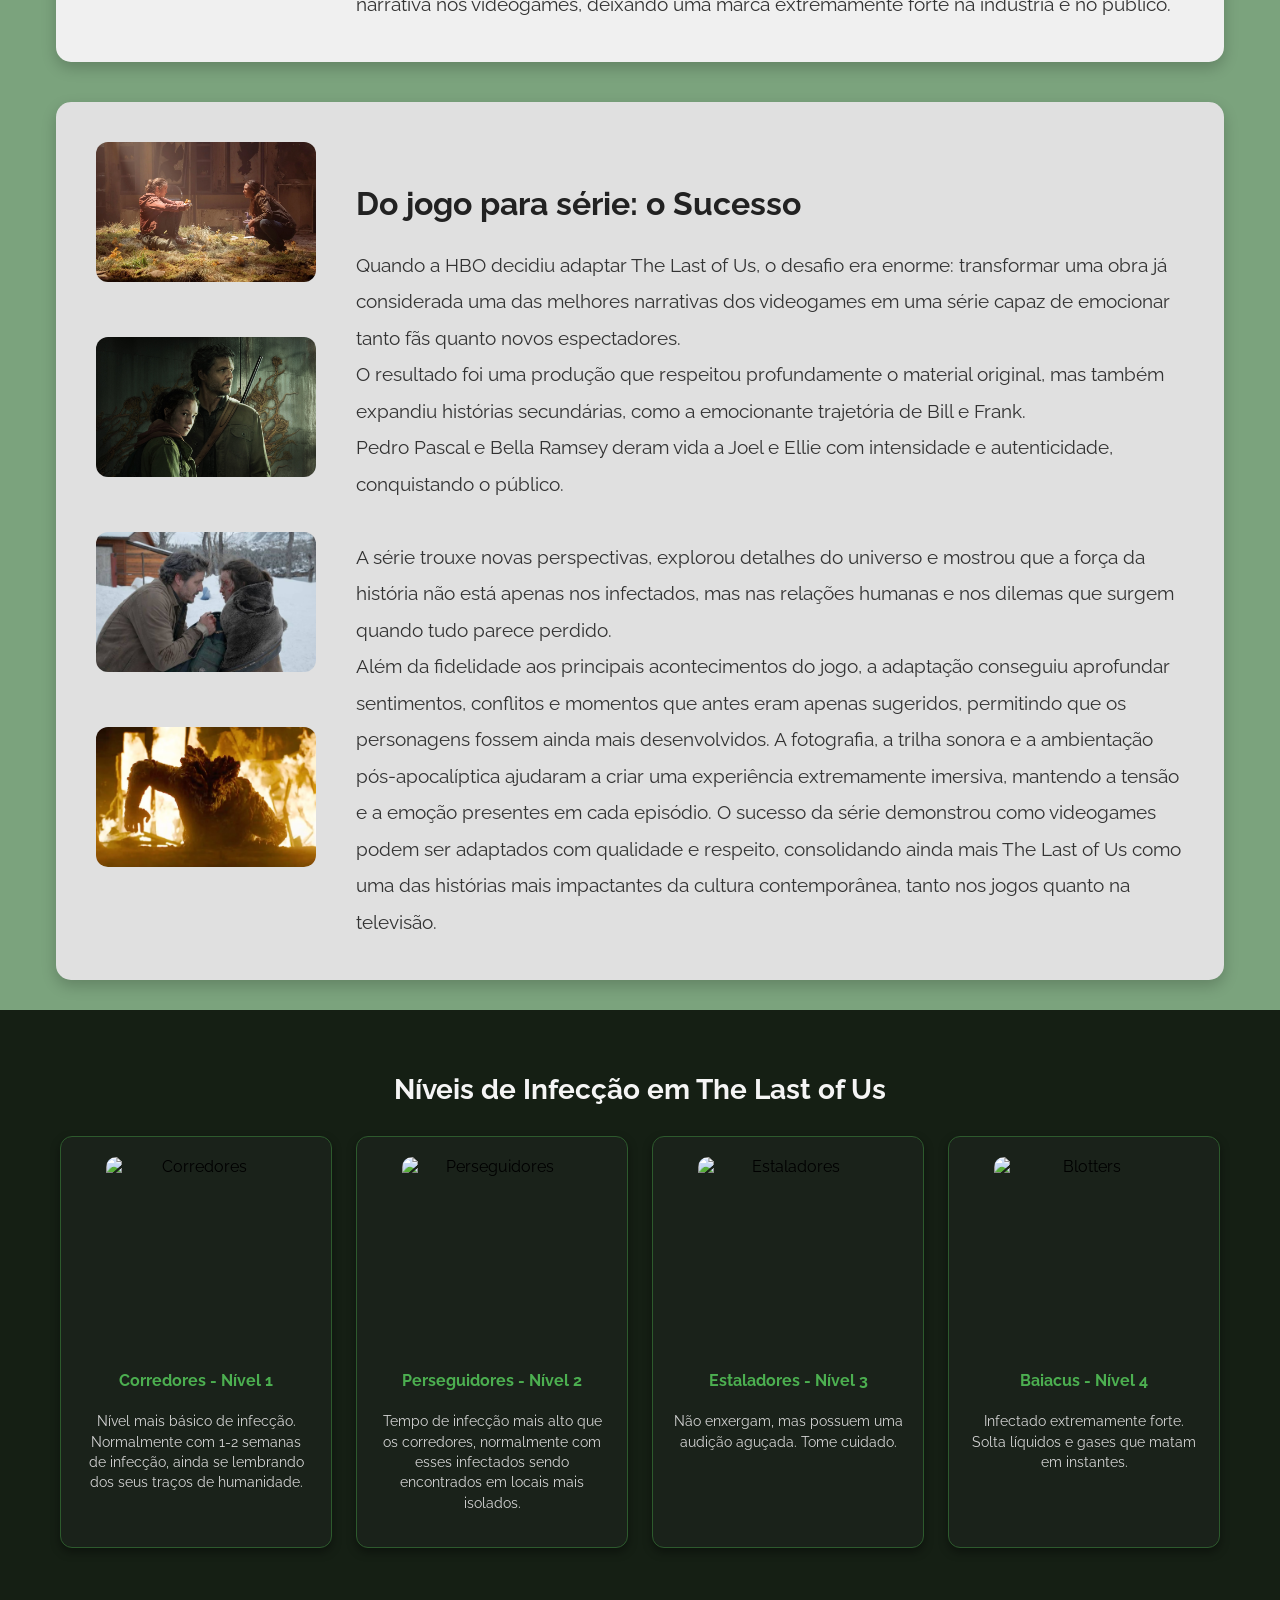
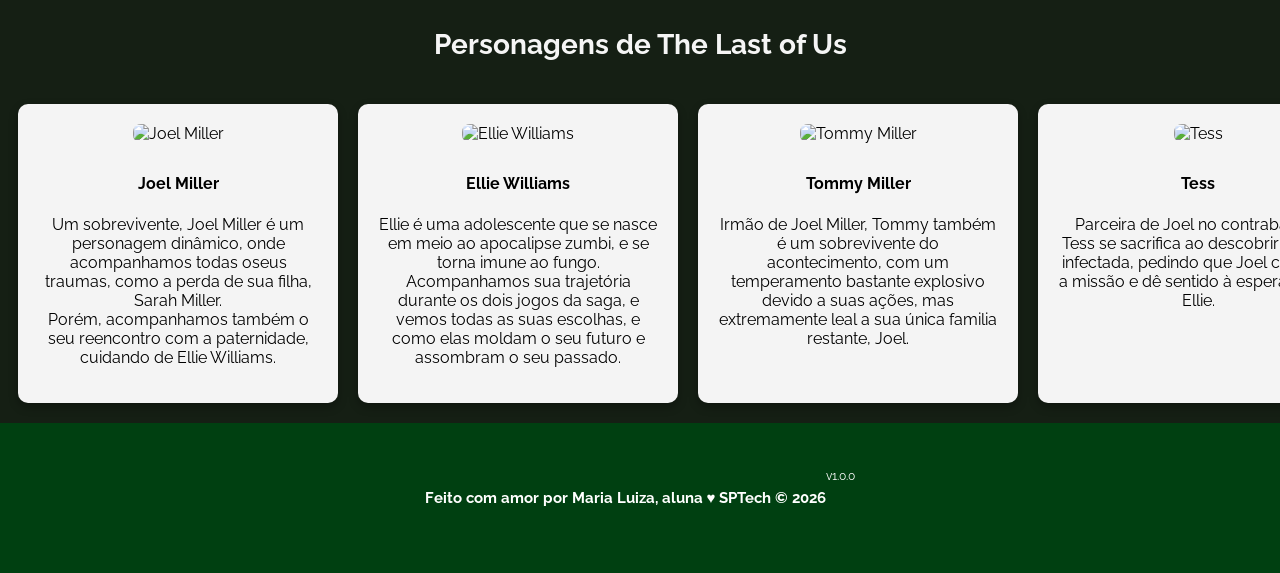
==== commit 61cf56d3: "Adicionando imagens" ====
--- a/public/index.html
+++ b/public/index.html
@@ -85,15 +85,15 @@
 
     <div class="box ellie">
       <div class="carousel-vertical">
-        <img src="https://i.ytimg.com/vi/wm7LJCa7CgI/maxresdefault.jpg" alt="A vida de Ellie Williams">
-        <br>
-        <img src="https://i.pinimg.com/originals/c6/6d/2e/c66d2edfc5eb5811740a7f98f36197e8.jpg">
-        <br>
-        <img src="https://images8.alphacoders.com/927/927193.jpg">
-        <br>
-        <img src="https://images.hdqwalls.com/wallpapers/4k-the-last-of-us-2020-2r.jpg">
-        <br>
-        <img src="https://i.ytimg.com/vi/ZtsW5ibKiWg/maxresdefault.jpg">
+        <img src="../public/assets/imgs/Ellie-Tumulo.jpg" alt="A vida de Ellie Williams">
+        <br>
+        <img src="../public/assets/imgs/Ellie-Sangue.jpg">
+        <br>
+        <img src="../public/assets/imgs/927193.png">
+        <br>
+        <img src="../public/assets/imgs/Ellie-Serafitas.jpg">
+        <br>
+        <img src="../public/assets/imgs/Abby-Joel.jpg">
       </div>
       <div class="texto">
         <h4>A vida de Ellie Williams: The Last of Us Part I e II</h4>
@@ -114,16 +114,16 @@
 
     <div class="box serie">
       <div class="carousel-vertical">
-        <img src="https://d1lss44hh2trtw.cloudfront.net/assets/article/2023/01/17/the-last-of-us-show_feature.jpg"
+        <img src="../public/assets/imgs/Tess-Ellie-Serie.webp"
           alt="Do jogo para série">
         <br>
-        <img src="https://www.denofgeek.com/wp-content/uploads/2023/01/the-last-of-us-episode-2-review.jpg">
+        <img src="../public/assets/imgs/Ellie-Joel-Capa.jpg">
         <br>
         <img
-          src="https://legendary-digital-network-assets.s3.amazonaws.com/wp-content/uploads/2023/03/13101330/The-Last-of-Us-will-adapt-the-games-Part-II-across-multiple-seasons-season-two-will-star-Bella-ramsay-as-Ellie.jpg">
+          src="../public/assets/imgs/Ellie-Joel-Serie.jpg">
         <br>
         <img
-          src="https://static1.colliderimages.com/wordpress/wp-content/uploads/2023/01/last-of-us-trailer-bloater.jpg">
+          src="../public/assets/imgs/Baiacus-TheLast.avif">
       </div>
       <div class="texto">
         <h4>Do jogo para série: o Sucesso</h4>
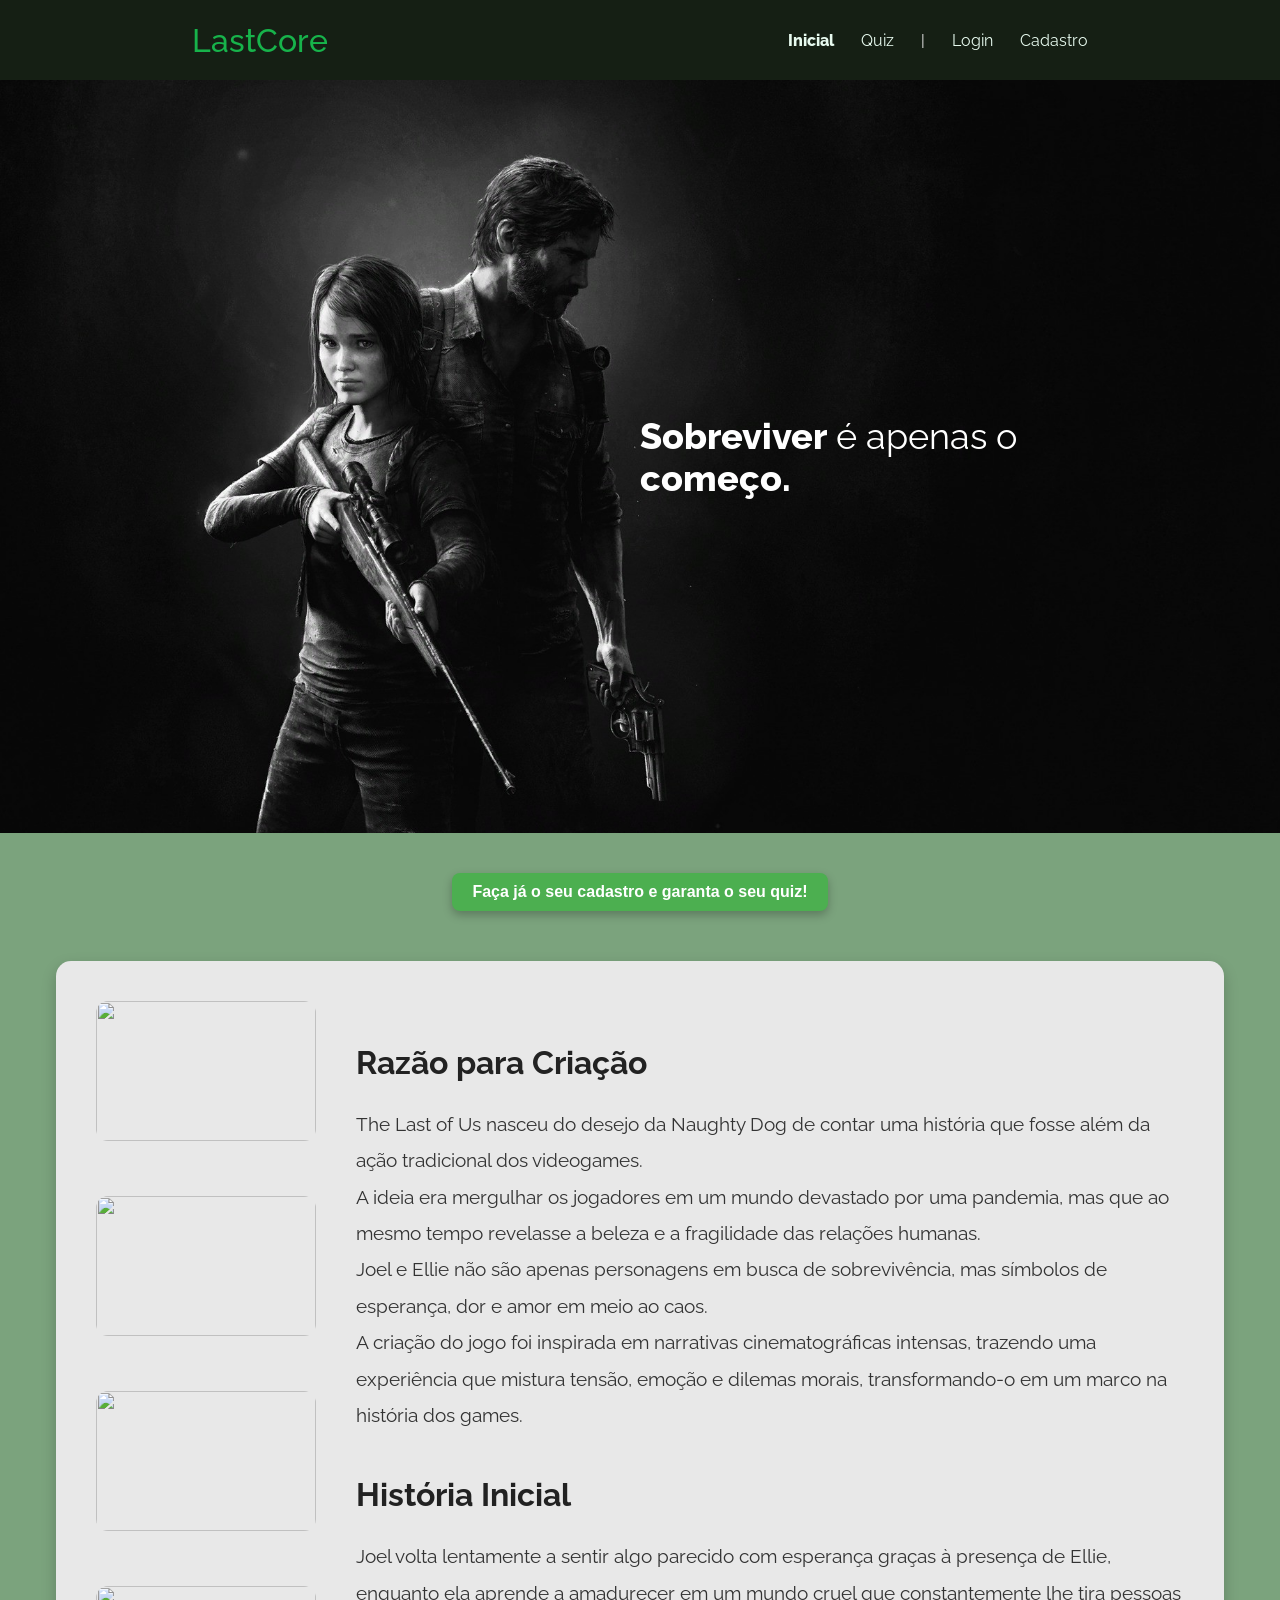
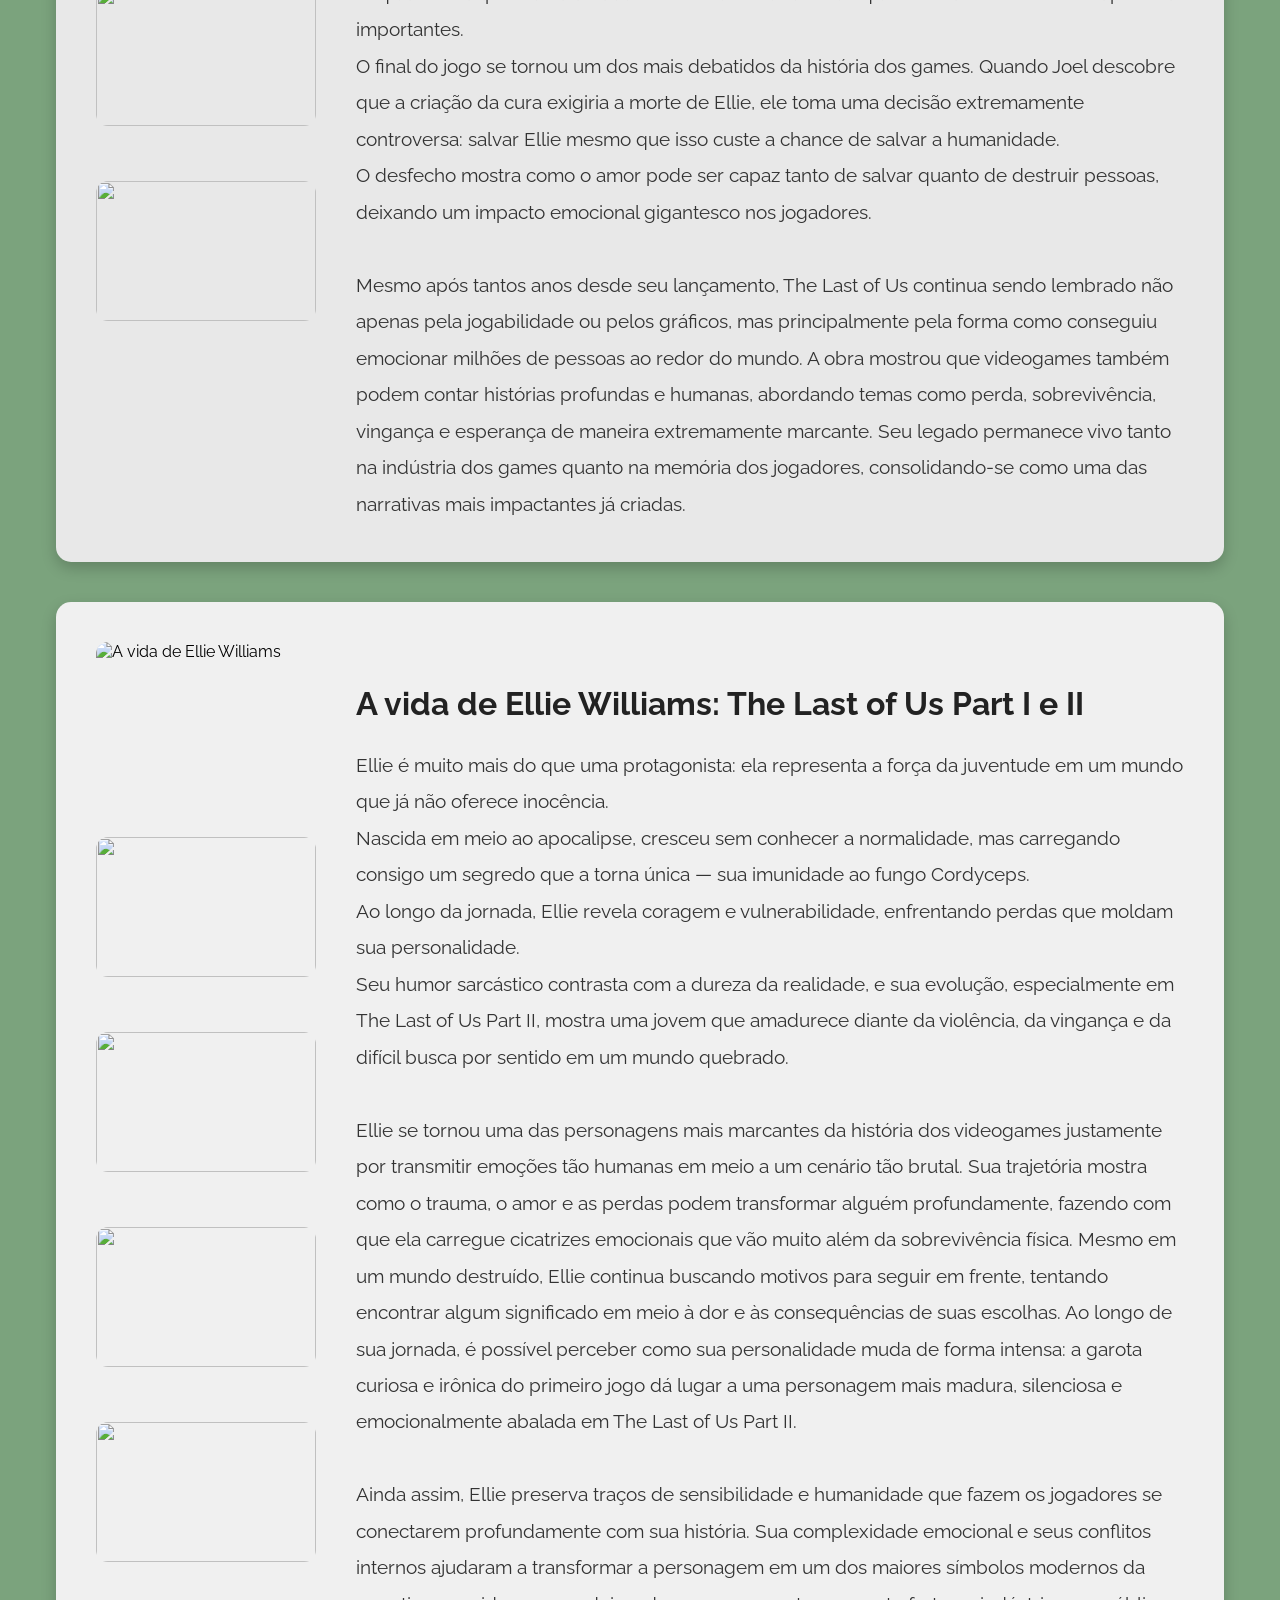
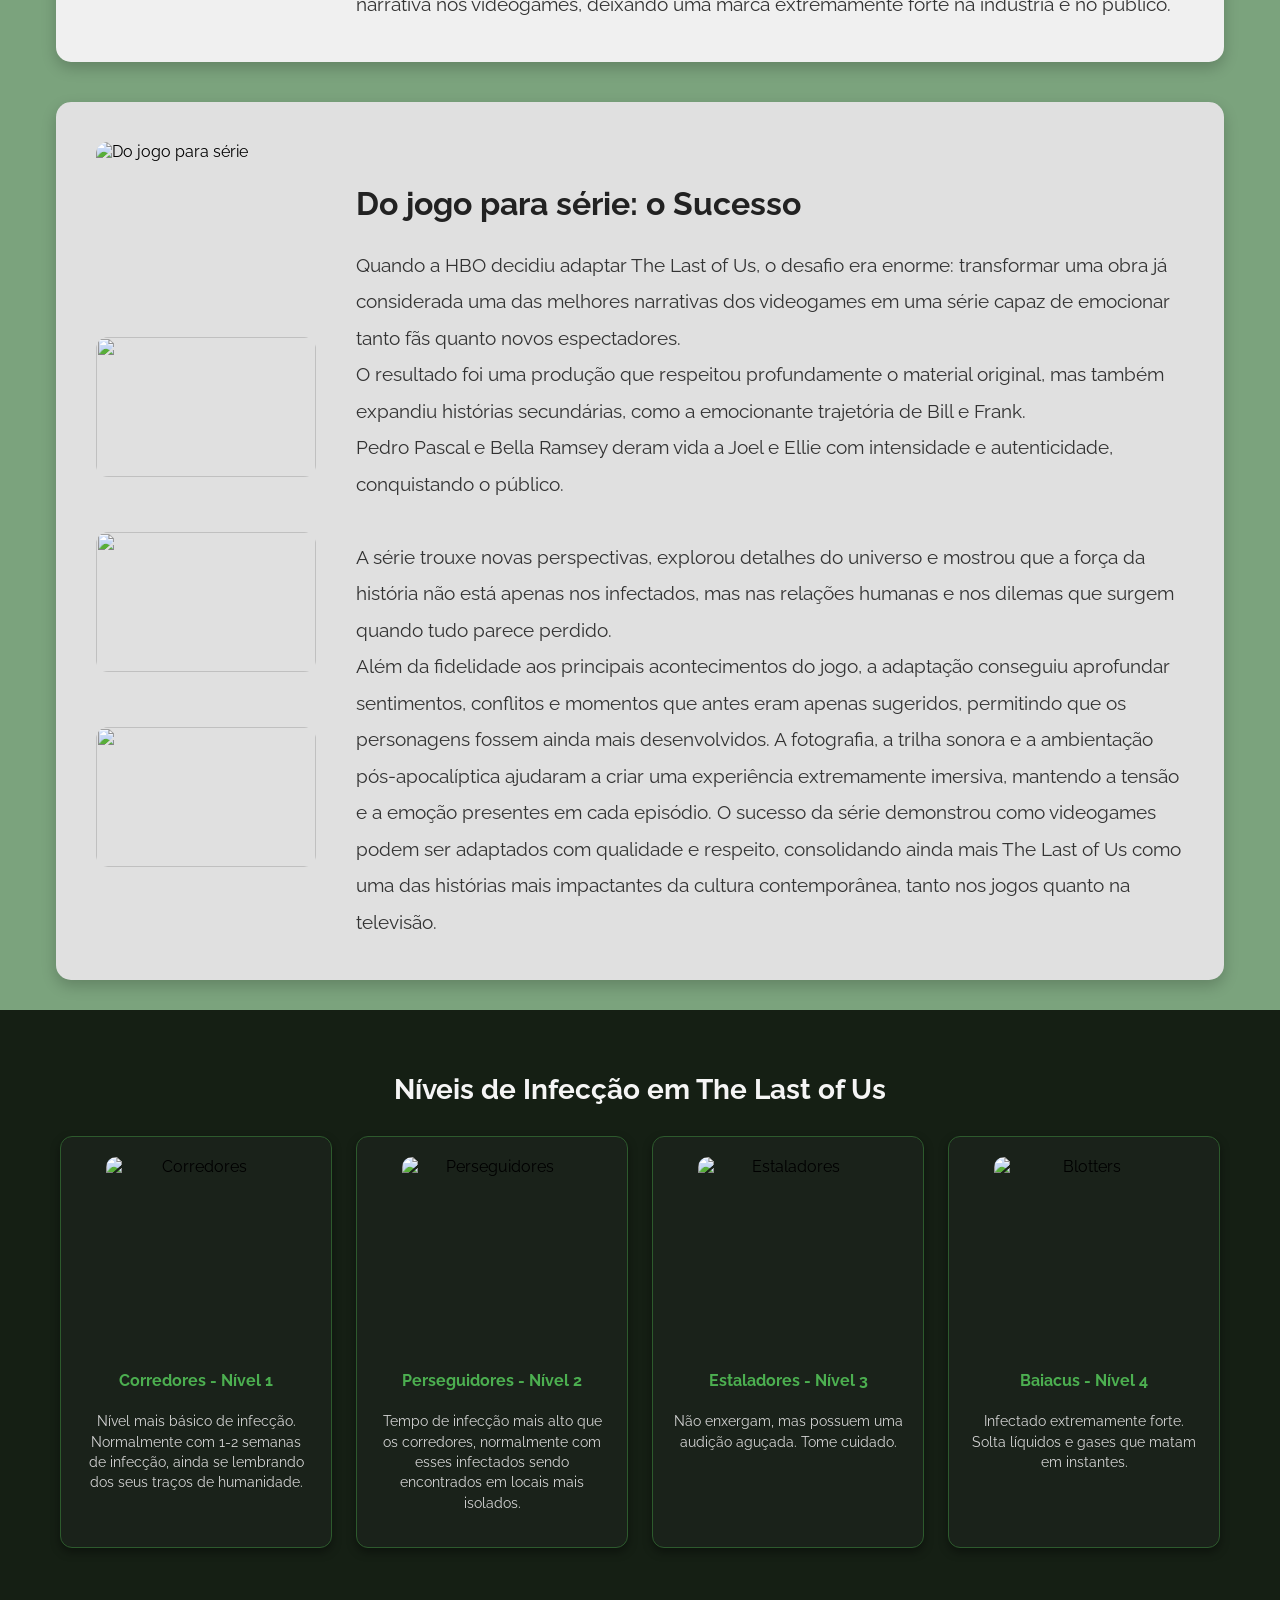
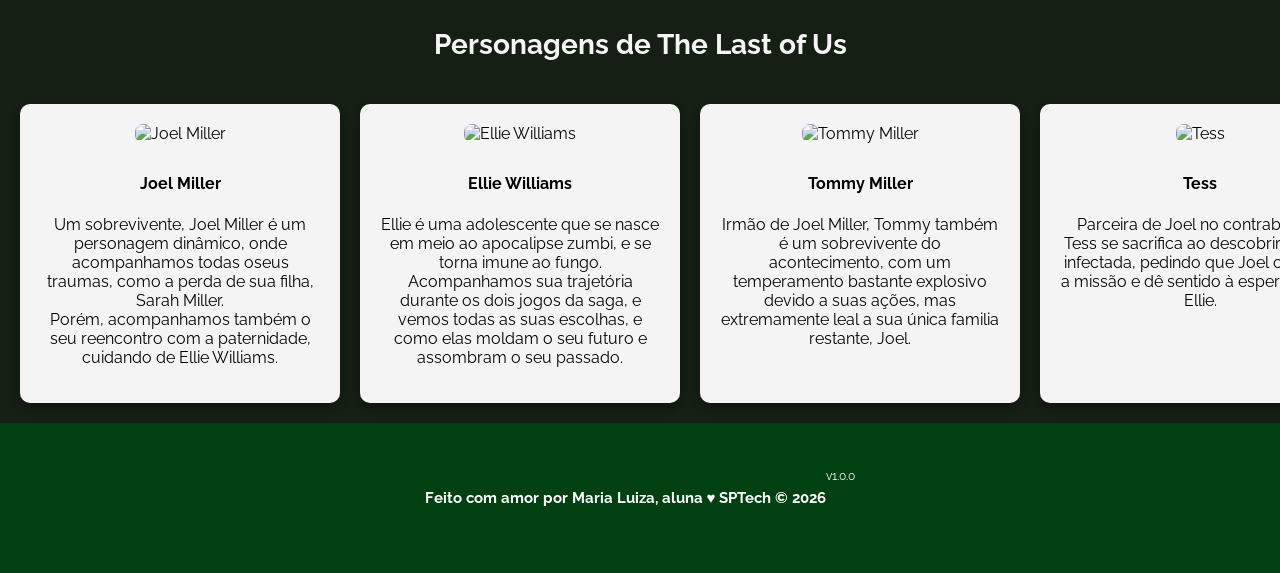
==== commit a52fd6e2: "Arrumando front" ====
--- a/public/index.html
+++ b/public/index.html
@@ -50,15 +50,15 @@
     <div class="box criacao">
 
       <div class="carousel-vertical">
-        <img src='../public/assets/imgs/TheLast1-Capa.jpg'>
-        <br>
-        <img src="../public/assets/imgs/TheLastPart1-Chuva.jpg">
-        <br>
-        <img src="../public/assets/imgs/TheLast1-Paisagem.jpg">
-        <br>
-        <img src="../public/assets/imgs/Ellie-Joel-Part1.jpg">
-        <br>
-        <img src="../public/assets/imgs/Henry-Sam.jpg">
+        <img src="https://wallpapercave.com/wp/wp181">
+        <br>
+        <img src="https://images.hdqwalls.com/wallpapers/the-last-of-us-2017-pic.jpg">
+        <br>
+        <img src="https://wallpapercave.com/wp/wp13272766.jpg">
+        <br>
+        <img src="https://cdn.mos.cms.futurecdn.net/ujc5EvbGJwbWPUWqgioRo5.jpg">
+        <br>
+        <img src="https://i.ytimg.com/vi/QegLRLlUyM4/maxresdefault.jpg">
       </div>
       <div class="texto">
         <h4>Razão para Criação</h4>
@@ -85,15 +85,15 @@
 
     <div class="box ellie">
       <div class="carousel-vertical">
-        <img src="../public/assets/imgs/Ellie-Tumulo.jpg" alt="A vida de Ellie Williams">
-        <br>
-        <img src="../public/assets/imgs/Ellie-Sangue.jpg">
-        <br>
-        <img src="../public/assets/imgs/927193.png">
-        <br>
-        <img src="../public/assets/imgs/Ellie-Serafitas.jpg">
-        <br>
-        <img src="../public/assets/imgs/Abby-Joel.jpg">
+        <img src="https://i.ytimg.com/vi/wm7LJCa7CgI/maxresdefault.jpg" alt="A vida de Ellie Williams">
+        <br>
+        <img src="https://i.pinimg.com/originals/c6/6d/2e/c66d2edfc5eb5811740a7f98f36197e8.jpg">
+        <br>
+        <img src="https://images8.alphacoders.com/927/927193.jpg">
+        <br>
+        <img src="https://images.hdqwalls.com/wallpapers/4k-the-last-of-us-2020-2r.jpg">
+        <br>
+        <img src="https://i.ytimg.com/vi/ZtsW5ibKiWg/maxresdefault.jpg">
       </div>
       <div class="texto">
         <h4>A vida de Ellie Williams: The Last of Us Part I e II</h4>
@@ -114,16 +114,16 @@
 
     <div class="box serie">
       <div class="carousel-vertical">
-        <img src="../public/assets/imgs/Tess-Ellie-Serie.webp"
+        <img src="https://d1lss44hh2trtw.cloudfront.net/assets/article/2023/01/17/the-last-of-us-show_feature.jpg"
           alt="Do jogo para série">
         <br>
-        <img src="../public/assets/imgs/Ellie-Joel-Capa.jpg">
+        <img src="https://www.denofgeek.com/wp-content/uploads/2023/01/the-last-of-us-episode-2-review.jpg">
         <br>
         <img
-          src="../public/assets/imgs/Ellie-Joel-Serie.jpg">
+          src="https://legendary-digital-network-assets.s3.amazonaws.com/wp-content/uploads/2023/03/13101330/The-Last-of-Us-will-adapt-the-games-Part-II-across-multiple-seasons-season-two-will-star-Bella-ramsay-as-Ellie.jpg">
         <br>
         <img
-          src="../public/assets/imgs/Baiacus-TheLast.avif">
+          src="https://static1.colliderimages.com/wordpress/wp-content/uploads/2023/01/last-of-us-trailer-bloater.jpg">
       </div>
       <div class="texto">
         <h4>Do jogo para série: o Sucesso</h4>
